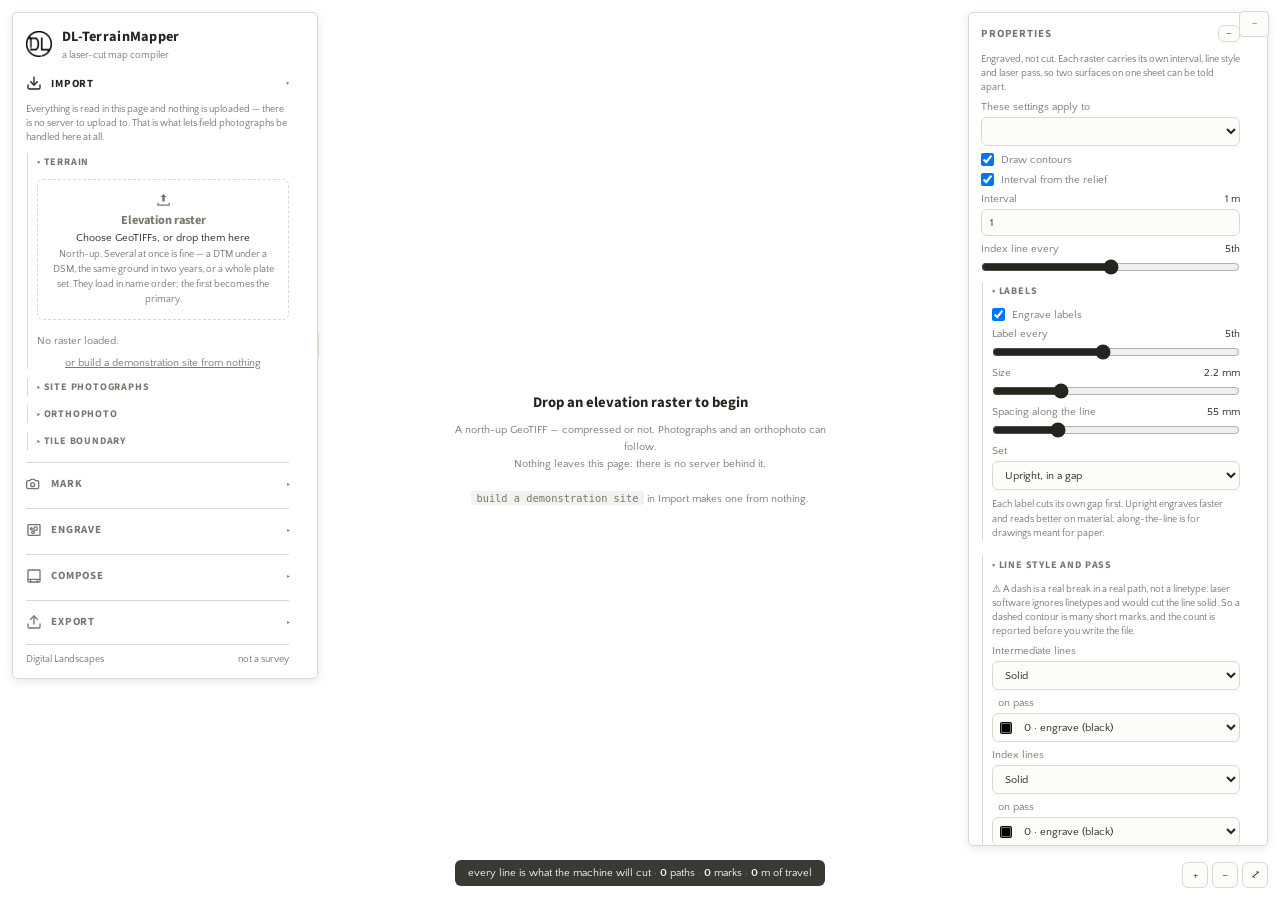
==== project/index.html @ b730d975 "Name the favicon, so the live console is clean A browser asks every site for /favicon.ico whether on" ====
<!doctype html>
<html lang="en">
<head>
<meta charset="utf-8">
<meta name="viewport" content="width=device-width, initial-scale=1">
<title>DL-TerrainMapper</title>
<!-- ⚠️ NAMED EXPLICITLY, because a browser asks every site for /favicon.ico
     whether one exists or not. Unanswered, that is a red 404 in the console of
     a tool people are being taught to trust the console of — and the first
     thing a student does when something looks wrong is open it. The logo is
     already shipped for the sidebar; pointing at it costs nothing. -->
<link rel="icon" href="static/logo-dl.png">
<link rel="stylesheet" href="static/style.css">
<style>
/* ⚠️ style.css IS THE FAMILY'S COMMITTED THEME AND IS COPIED BYTE-IDENTICAL
   FROM DL-TerrainDiversity. Nothing below overrides a token in it — these are
   layout rules for the parts this tool has and the sibling does not. If a
   colour or a font is wanted here, it is already in style.css; adding a second
   palette is how two tools in one family stop looking like one family. */

/* ⚠️ TWO TOKEN OVERRIDES, AND ONLY TWO. This is the sibling's own pattern —
   terraincare overrides `--stage` in exactly this way, with the reason stated
   beside it — so the theme stays one file and the deviations stay countable.

   `--stage` white: terrain is pale, the drawing is meant to read as paper, and
   the sheet is screen-captured next to printed matter.

   `font-size` 14px rather than 15: this tool's panel carries more explanatory
   prose than the sibling's, and at 15px the whole interface read a size too
   large beside it. One notch on the root scales every rem in the theme
   together, which is the only way to make an interface smaller without
   pulling its proportions apart. */
:root { --stage: #ffffff; font-size: 14px; }

/* ── the menu is a FLOATING WINDOW, not a docked column ───────────────────
   Ported from terraincare, where the same override turns style.css's docked
   sidebar into a window over the viewport.
   ⚠️ THE POINT IS THAT THE GROUND RUNS UNDER IT. A docked column subtracts its
   width from the drawing for the whole session; a window can be pushed aside
   or folded away entirely when the sheet is what matters — which for a tool
   whose output is a drawing is most of the time. */
#sidebar {
  position: absolute; left: 12px; top: 12px; z-index: 4;
  width: 306px; min-width: 306px;
  height: auto; max-height: calc(100% - 24px);
  padding: 13px; gap: 10px;
  scrollbar-gutter: stable;
  border: 1px solid var(--line); border-right: 1px solid var(--line);
  border-radius: 5px; background: rgba(255,255,255,.94);
  box-shadow: 0 2px 10px rgba(0,0,0,.10);
}
/* The header is the handle. */
#sidebar header { cursor: grab; user-select: none; }
#sidebar.dragging header { cursor: grabbing; }
#sidebar.min { display: none; }
#sidebar footer { padding-top: 9px; font-size: .7rem; }
#logo { width: 26px; height: 26px; }
#sidebar header h1 { font-size: 1.02rem; }
#sidebar .sub { font-size: .72rem; }

/* ⚠️ ONE TOGGLE, ONE PLACE, TWO STATES. The chip is positioned onto the exact
   rect the fold button occupied, so folding and unfolding happen under the
   same pixel — which means they must be the same size, or the chip's own edge
   lands under the cursor. Same rule the sibling keeps. */
#menu-chip, #menu-min {
  box-sizing: border-box; width: 30px; height: 26px;
  display: flex; align-items: center; justify-content: center;
  font-family: var(--font-head); font-size: .74rem; line-height: 1;
  padding: 0; cursor: pointer; z-index: 5;
  border: 1px solid var(--line); border-radius: 4px;
  background: var(--sheet); color: var(--ink-soft);
}
#menu-chip:hover, #menu-min:hover { color: var(--ink); border-color: var(--ink-soft); }
#menu-chip { position: absolute; left: 12px; top: 12px; }
#menu-min { position: absolute; right: 11px; top: 11px; }
#menu-chip[hidden] { display: none; }

/* ── the menu's width grip ────────────────────────────────────────────────
   ⚠️ A SIBLING OF THE PANEL, NOT A CHILD OF IT. The panel scrolls and clips
   horizontally, so a child pinned to its right edge would scroll away with the
   content and be cut off. This one lives on the viewport and is kept against
   the panel's edge by script.
   ⚠️ NOT `resize: horizontal` EITHER, though that works: the native handle is
   a few pixels in one corner, at the bottom of a panel that is usually as tall
   as the window, and it forces overflow-x to auto — which puts a horizontal
   scrollbar under a panel that has no horizontal content. */
.wgrip {
  position: absolute; z-index: 6; width: 9px; cursor: ew-resize;
}
.wgrip::after {
  content: ""; position: absolute; left: 4px; top: 50%;
  transform: translateY(-50%); width: 1px; height: 24px;
  background: var(--line); transition: height .12s, background .12s;
}
.wgrip:hover::after, .wgrip.on::after {
  background: var(--ink-soft); height: 48px;
}
.wgrip[hidden] { display: none; }

/* ── the properties window ────────────────────────────────────────────────
   Wider than a pure readout was, because it now holds controls. Its own grip
   works the same way the menu's does, mirrored. */
#propBody { display: flex; flex-direction: column; gap: 7px; }
#propBody .subhead:not(:first-child) { margin-top: 4px; }
#propBody .dz { padding: 9px 8px; }
#propTitle { overflow: hidden; text-overflow: ellipsis; white-space: nowrap; }

/* ── a pass picker carries its colour ─────────────────────────────────────
   ⚠️ THE CHIP IS BESIDE THE VALUE, NOT INSIDE THE <option>. Browsers disagree
   about whether they honour styling within a dropdown list — Firefox largely
   does, Chrome only in the popup and not in the closed control — so a coloured
   option is a swatch that vanishes exactly when it is most wanted. Colouring
   the option TEXT is worse again: these are the declared pass colours, and pure
   green on paper-white is barely legible as text. As a filled chip it is
   perfectly readable, which is why the swatch is a block and the label stays
   ink. Same one-colour-table rule as everywhere else: the fill comes from
   PASS_COLOURS in dxf.js, never from a palette chosen for the screen. */
.passfield { position: relative; display: block; }
.passfield select { padding-left: 27px; width: 100%; }
.passfield .swatch {
  position: absolute; left: 8px; top: 50%; transform: translateY(-50%);
  width: 12px; height: 12px; border-radius: 2px; pointer-events: none;
  border: 1px solid rgba(38, 36, 31, .35);
  box-shadow: inset 0 0 0 1px rgba(255, 255, 255, .45);
}

/* ── reordering the raster list ───────────────────────────────────────────
   ⚠️ THE ORDER IS NOT COSMETIC: the first raster is the PRIMARY and defines
   the sheet. Dragging a layer to the top changes what the drawing is sized to,
   which is why the view refits when it happens. */
.pitem { position: relative; }
.pitem .drag {
  flex: none; width: 11px; cursor: grab; color: var(--line);
  font-size: .8rem; line-height: 1; user-select: none;
}
.pitem:hover .drag { color: var(--ink-soft); }
.pitem.dragging { opacity: .4; }
.pitem.over-above::before, .pitem.over-below::after {
  content: ""; position: absolute; left: 0; right: 0; height: 2px;
  background: var(--ink); border-radius: 1px;
}
.pitem.over-above::before { top: -2px; }
.pitem.over-below::after { bottom: -2px; }

/* ── sections: one row per section, icon + title + chevron ────────────────
   Ported from terraincare. The rail this tool used to have said each of the
   six names twice — once as an icon tooltip, once as a panel header a few
   pixels away — so the rail is gone and its icons moved in here. */
details.panel { display: block; }
details.panel > summary {
  display: flex; align-items: center; gap: 9px;
  cursor: pointer; list-style: none; user-select: none; padding: 4px 0;
}
details.panel > summary::-webkit-details-marker { display: none; }
details.panel > summary > svg {
  flex: none; width: 16px; height: 16px;
  fill: none; stroke: currentColor; stroke-width: 2;
  stroke-linecap: round; stroke-linejoin: round; color: var(--ink-soft);
}
details.panel > summary > h2 { flex: 1; min-width: 0; }
details.panel > summary::after {
  content: "▾"; font-family: var(--font-head); font-size: .72rem;
  color: var(--ink-soft); flex: none; transition: transform .12s ease;
  transform: rotate(-90deg);
}
details.panel[open] > summary::after { transform: rotate(0deg); }
details.panel[open] > summary > svg,
details.panel[open] > summary > h2 { color: var(--ink); }
details.panel > summary:hover h2,
details.panel > summary:hover > svg,
details.panel > summary:hover::after { color: var(--ink); }
.sec-body { display: flex; flex-direction: column; gap: 7px; margin-top: 7px; }
details.panel + details.panel { border-top: 1px solid var(--line); padding-top: 9px; margin-top: 2px; }

/* What is live inside a CLOSED section. A folded panel must never hide active
   state — a hidden halftone at 3,000 marks is a surprise at the machine. */
.sec-badge {
  margin-left: auto; font-family: var(--font-head); font-size: .66rem;
  color: var(--ink-soft); font-variant-numeric: tabular-nums;
  white-space: nowrap; overflow: hidden; text-overflow: ellipsis; max-width: 56%;
}
details.panel[open] > summary .sec-badge { display: none; }

.why { color: var(--ink-soft); font-size: .72rem; line-height: 1.4; }
.subhead {
  font-family: var(--font-head); font-weight: 700; font-size: .72rem;
  text-transform: uppercase; letter-spacing: .08em; color: var(--ink-soft);
}
.field input[type=number], .field input[type=text] {
  font: inherit; font-size: .82rem; padding: 6px 8px;
  border: 1px solid var(--line); border-radius: 6px;
  background: var(--sheet); color: var(--ink); width: 100%;
}
.field.inline { flex-direction: row; align-items: center; gap: 8px; }
.field.inline > span { flex: 1; }

/* A note that is a reading, not a control. */
.note {
  font-size: .71rem; line-height: 1.4; padding: 6px 8px; border-radius: 5px;
  background: var(--sheet); border: 1px solid var(--line);
  border-left: 2px solid var(--card); color: var(--ink-soft);
}
.note b { color: var(--ink); font-variant-numeric: tabular-nums; }
.note.warn { border-left-color: #a8541c; }
.note.good { border-left-color: var(--ink-soft); }

/* ── the photograph list ─────────────────────────────────────────────────── */
.plist { display: flex; flex-direction: column; gap: 4px; }
.pitem {
  display: flex; align-items: center; gap: 7px; cursor: pointer;
  border: 1px solid var(--line); border-radius: 6px; padding: 4px 7px; font-size: .74rem;
}
.pitem:hover { border-color: var(--ink-soft); }
.pitem.sel { border-color: var(--ink); background: var(--bg); }
.pitem .n {
  width: 19px; height: 19px; flex: none; border-radius: 50%;
  background: var(--ink); color: var(--sheet);
  display: grid; place-items: center; font-size: .62rem; font-weight: 700;
  font-family: var(--font-head);
}
.pitem.off .n { background: var(--ink-soft); }
.pitem .grow { flex: 1; min-width: 0; overflow: hidden; text-overflow: ellipsis; white-space: nowrap; }
.pitem .val { color: var(--ink-soft); font-size: .7rem; white-space: nowrap; }

/* ── the readout window, right ────────────────────────────────────────────
   Same chrome as the sidebar, deliberately: one window family, not two. */
#readout {
  position: absolute; right: 12px; top: 12px; z-index: 4; width: 300px;
  max-height: calc(100% - 66px);
  display: flex; flex-direction: column; gap: 10px; padding: 12px;
  overflow-y: auto; overflow-x: hidden; scrollbar-gutter: stable;
  border: 1px solid var(--line); border-radius: 5px;
  background: rgba(255,255,255,.94); box-shadow: 0 2px 10px rgba(0,0,0,.10);
}
#readout.min { width: auto; max-height: none; overflow: visible; }
#readout.min > *:not(#readout-head) { display: none; }
#readout-head { display: flex; align-items: center; gap: 8px; }
#readout-head h2 {
  flex: 1; font-family: var(--font-head); font-weight: 700; font-size: .78rem;
  text-transform: uppercase; letter-spacing: .08em; color: var(--ink-soft);
}
#readout-head button { padding: 1px 7px; font-size: .72rem; line-height: 1.3; }
#figs { display: grid; grid-template-columns: 1fr 1fr; gap: 4px 10px; }
.fig {
  display: flex; align-items: baseline; justify-content: space-between; gap: 6px;
  font-size: .71rem; border-bottom: 1px dotted var(--line); padding-bottom: 2px;
}
.fig span:first-child { color: var(--ink-soft); }
.fig b {
  font-family: var(--font-head); font-weight: 700;
  font-variant-numeric: tabular-nums; color: var(--ink);
}
#readBody { display: flex; flex-direction: column; gap: 9px; }
#readBody .grp { display: flex; flex-direction: column; gap: 3px; }
#readBody .grp h3 {
  font-family: var(--font-head); font-weight: 700; font-size: .68rem;
  text-transform: uppercase; letter-spacing: .08em; color: var(--ink-soft);
  border-top: 1px solid var(--line); padding-top: 7px; margin-top: 2px;
}

/* the pass key, which doubles as the drawing's legend */
.pass { display: flex; align-items: center; gap: 7px; font-size: .72rem; color: var(--ink-soft); }
.pass i { width: 14px; height: 3px; border-radius: 2px; flex: none; }
.pass b { color: var(--ink); font-family: var(--font-head); font-variant-numeric: tabular-nums; }

/* ── viewport furniture ──────────────────────────────────────────────────── */
/* ⚠️ THE ZOOM CONTROLS MOVED OFF THE MENU'S CORNER. They used to sit at left
   12/top 12, which is exactly where the folded menu's chip now lands — two
   controls under one pixel. They hang below the readout instead, on the side
   of the window the drawing is read from. */
#zoomer { position: absolute; right: 12px; bottom: 12px; z-index: 3; display: flex; gap: 4px; }
#zoomer button { width: 26px; height: 26px; padding: 0; line-height: 1; font-size: .78rem; }
#status { bottom: 14px; white-space: nowrap; }
#status b { font-variant-numeric: tabular-nums; }
#status .sep { opacity: .45; }
#empty {
  position: absolute; inset: 0; display: grid; place-items: center;
  pointer-events: none; text-align: center; color: var(--ink-soft); padding: 30px;
}
#empty div { max-width: 380px; line-height: 1.55; font-size: .78rem; }
#empty h2 { font-family: var(--font-head); font-size: 1.05rem; color: var(--ink); margin-bottom: 7px; }
#empty code { background: var(--bg); padding: 1px 5px; border-radius: 3px; font-size: .74rem; }

#lightbox {
  position: fixed; inset: 0; z-index: 20; background: rgba(38,36,31,.90);
  display: none; place-items: center; padding: 30px;
}
#lightbox.on { display: grid; }
#lightbox img { max-width: 100%; max-height: 76vh; border-radius: 5px; }
#lightbox .cap { color: var(--sheet); font-size: .84rem; margin-top: 11px; text-align: center; line-height: 1.6; }
#lightbox .cap b { font-family: var(--font-head); }
#lightbox .cap em { font-style: normal; opacity: .72; font-size: .78rem; }
</style>
</head>
<body>

<!-- ═══ LEFT — what I change ═══════════════════════════════════════════════ -->
<aside id="sidebar">
  <header>
    <img id="logo" src="static/logo-dl.png" alt="">
    <div>
      <h1>DL-TerrainMapper</h1>
      <div class="sub">a laser-cut map compiler</div>
    </div>
  </header>

  <!-- IMPORT -->
  <details class="panel" open>
    <summary>
      <svg viewBox="0 0 24 24"><path d="M21 15v4a2 2 0 0 1-2 2H5a2 2 0 0 1-2-2v-4"/><polyline points="7 10 12 15 17 10"/><line x1="12" y1="15" x2="12" y2="3"/></svg>
      <h2>Import</h2><span class="sec-badge" id="b-import"></span>
    </summary>
    <div class="sec-body">
      <p class="why">Everything is read in this page and nothing is uploaded — there is no
        server to upload to. That is what lets field photographs be handled here at all.</p>

      <div class="subhead">Terrain</div>
      <div id="dropzone">
        <div class="dz" id="dropDEM"><strong>Elevation raster</strong>
          <span class="act">Choose GeoTIFFs, or drop them here</span>
          <span class="fine">North-up. Several at once is fine — a DTM under a DSM, the same
            ground in two years, or a whole plate set. They load in name order; the first
            becomes the primary.</span></div>
      </div>
      <div class="plist" id="layerList"></div>
      <p class="meta" id="demInfo">No raster loaded.</p>
      <button class="link" id="demoBtn">or build a demonstration site from nothing</button>

      <div class="subhead">Site photographs</div>
      <div id="dropzone2">
        <div class="dz" id="dropPhotos"><strong>Photographs</strong>
          <span class="act">Choose JPEGs, or drop them here</span>
          <span class="fine">A folder's worth at a time. They are read in this page and
            never uploaded; ones without GPS are kept and listed separately.</span></div>
      </div>
      <p class="meta" id="photoInfo">None loaded.</p>

      <div class="subhead">Orthophoto</div>
      <div id="dropzone3">
        <div class="dz" id="dropImage"><strong>Image</strong>
          <span class="act">Choose an image, or drop it here</span>
          <span class="fine">GeoTIFF, PNG or JPEG. Say where it came from below — a
            restricted image can be previewed and will not export.</span></div>
      </div>
      <label class="field"><span>Licence</span>
        <select id="licence">
          <option value="unknown">— say where it came from —</option>
          <option value="own">Mine (my own survey or drone)</option>
          <option value="open">Openly licensed</option>
          <option value="restricted">Restricted (education/research only)</option>
        </select></label>
      <p class="meta" id="imageInfo">None loaded.</p>

      <div class="subhead">Tile boundary</div>
      <p class="why">Working on one tile of a bigger model? Load the <b>whole</b> model here,
        set every layer up over all of it, and cut your tile out at the end — the boundary
        goes in <b>Export → Clip to a tile</b>. That order is what makes neighbouring tiles
        match: the patterns are anchored to the ground, so a boundary is a line drawn through
        one continuous field rather than two fields that have to be persuaded to agree.</p>
      <button class="link" id="gotoClip">Go to the tile boundary in Export</button>
    </div>
  </details>

  <!-- MARK -->
  <details class="panel">
    <summary>
      <svg viewBox="0 0 24 24"><path d="M3 7h3l1.5-2h5L14 7h3a2 2 0 0 1 2 2v8a2 2 0 0 1-2 2H3a2 2 0 0 1-2-2V9a2 2 0 0 1 2-2z"/><circle cx="10" cy="13" r="3"/></svg>
      <h2>Mark</h2><span class="sec-badge" id="b-mark"></span>
    </summary>
    <div class="sec-body">
      <p class="why">A photograph knows where it was taken and which way the camera looked.
        Both become part of the mark.</p>
      <p class="note warn" id="gpsNote">A phone fixes its position to about 5–10 m. At this
        scale that is <b id="gpsMM">—</b> on the sheet, often larger than the symbol it places.
        <b>Drag a point on the drawing</b> to correct it against the terrain.</p>
      <label class="check"><input type="checkbox" id="pOn" checked> Draw photographs</label>
      <label class="field"><span>Mark</span>
        <select id="pMark">
          <option>circle</option><option>square</option><option>triangle</option>
          <option>cross</option><option>diamond</option></select></label>
      <label class="field"><span>Size <em id="pSizeV">3 mm</em></span>
        <input type="range" id="pSize" min="1" max="10" step="0.25" value="3"></label>
      <label class="check"><input type="checkbox" id="pNum" checked> Engrave numbers</label>
      <label class="check"><input type="checkbox" id="pBear" checked> Draw the bearing</label>
      <label class="check"><input type="checkbox" id="pHalo"> Draw the GPS uncertainty</label>
      <div class="plist" id="plist"></div>
    </div>
  </details>

  <!-- ENGRAVE -->
  <details class="panel">
    <summary>
      <svg viewBox="0 0 24 24"><rect x="3" y="4" width="18" height="16" rx="1"/><circle cx="8" cy="10" r="1.4"/><circle cx="14.5" cy="10" r="2.6"/><circle cx="10.5" cy="15.5" r="2"/></svg>
      <h2>Engrave</h2><span class="sec-badge" id="b-engrave"></span>
    </summary>
    <div class="sec-body">
      <p class="why">A laser draws marks, not pixels. There are two honest ways to put a
        photograph on material, and they are different tools.</p>
      <label class="check"><input type="checkbox" id="hOn"> Engrave the image</label>
      <label class="field"><span>As</span>
        <select id="hMode">
          <option value="vector">Halftone circles — one value</option>
          <option value="triple">Halftone circles — three values at once</option>
        </select></label>
      <label class="field"><span>Samples across <em id="hAcrossV">70</em></span>
        <input type="range" id="hAcross" min="10" max="200" step="2" value="70"></label>
      <p class="note" id="hBudget">No image loaded.</p>
      <label class="field" id="rowChan"><span>Value</span><select id="hChan"></select></label>
      <p class="why" id="hChanHint"></p>
      <div id="rowTriple" hidden>
        <label class="field"><span>Outer circle</span><select id="hC1"></select></label>
        <label class="field"><span>Middle circle</span><select id="hC2"></select></label>
        <label class="field"><span>Inner circle</span><select id="hC3"></select></label>
        <p class="why">Three circles about one centre, each on its own laser pass. Raw red,
          green and blue engrave correctly but a reader cannot recover a landscape quantity
          from their radii — the derived values can be named out loud.</p>
      </div>
    </div>
  </details>

  <!-- COMPOSE -->
  <details class="panel">
    <summary>
      <svg viewBox="0 0 24 24"><rect x="3" y="3" width="18" height="18" rx="1"/><path d="M3 17h18M7 17v4M17 17v4"/></svg>
      <h2>Compose</h2><span class="sec-badge" id="b-compose"></span>
    </summary>
    <div class="sec-body">
      <p class="why">The drawing gets a scale a ruler knows, never a ratio fitted to the bed.</p>
      <label class="field"><span>Scale 1:</span><select id="sScale"></select></label>
      <div class="row">
        <label class="field"><span>Bed width</span><input type="number" id="sBedW" value="1000" step="10"></label>
        <label class="field"><span>Bed height</span><input type="number" id="sBedH" value="700" step="10"></label>
      </div>
      <button id="sFit">Pick the largest scale that fits</button>
      <label class="field"><span>Margin <em id="sMarginV">0 mm</em></span>
        <input type="range" id="sMargin" min="0" max="40" step="1" value="0"></label>
      <label class="field"><span>Title</span>
        <input type="text" id="sTitle" placeholder="engraved at the top"></label>
      <label class="field"><span>Lettering</span>
        <select id="sLetter">
          <option value="regular">Regular</option>
          <option value="condensed">Condensed</option>
          <option value="wide">Wide</option>
          <option value="slanted">Slanted</option>
        </select></label>
      <p class="why">One choice for the whole drawing — labels, numbers, title, all in the
        same voice. Every style is the same single-stroke skeleton, reshaped: an outline font
        from the system would make the laser cut round the ink and drop the counters of an
        8 out as dust, so there is deliberately no such option.</p>
      <div class="subhead">Furniture</div>
      <label class="check"><input type="checkbox" id="sFrame" checked> Cut the sheet outline</label>
      <label class="check"><input type="checkbox" id="sBar" checked> Scale bar</label>
      <label class="check"><input type="checkbox" id="sNorth" checked> North point</label>
    </div>
  </details>

  <!-- EXPORT -->
  <details class="panel">
    <summary>
      <svg viewBox="0 0 24 24"><path d="M21 15v4a2 2 0 0 1-2 2H5a2 2 0 0 1-2-2v-4"/><polyline points="17 8 12 3 7 8"/><line x1="12" y1="3" x2="12" y2="15"/></svg>
      <h2>Export</h2><span class="sec-badge" id="b-export"></span>
    </summary>
    <div class="sec-body">
      <div class="subhead">Clip to a tile</div>
      <p class="why">Load the <b>whole</b> model, set up every layer over all of it, then cut
        out the piece you are responsible for. Doing it in that order is what makes tiles
        match: hatches, dashes and symbol grids are anchored to the <b>ground</b>, so a
        boundary is a line drawn through one continuous field — neighbouring tiles cannot
        disagree, because there was only ever one field.</p>
      <div id="dropzone5">
        <div class="dz" id="dropClip"><strong>Tile boundary</strong>
          <span class="act">Choose a <b>.shp</b> file, or drop it here</span>
          <span class="fine">A polygon shapefile. Pick the <b>.shp</b> — not the .dbf or
            .shx, which hold no geometry. Draw it in QGIS and save it in the same CRS as
            your raster.</span></div>
      </div>
      <label class="check"><input type="checkbox" id="clipOn"> Clip the drawing to it</label>
      <button class="link" id="clipClear" style="font-size:.66rem">Remove the boundary</button>
      <p class="why" id="clipInfo">No boundary loaded — the whole model is drawn.</p>
      <p class="why">⚠️ The boundary becomes the <b>outer cut</b>, and the rectangular sheet
        outline is not drawn — a plate cannot have two outer cuts. Circles that straddle the
        edge are dropped <b>whole</b>: a clipped circle is an arc, and an arc reads as a
        smaller value than it stands for.</p>

      <div class="subhead">Files</div>
      <p class="why">The file carries DL-TerrainSlicer's six pass layers unchanged, so a laser
        configuration already set up for that tool can be reused as it stands.</p>
      <button id="expDXF">Save the DXF</button>
      <button id="expSVG">Save the SVG</button>
      <p class="why">The DXF is for the machine; the SVG is for everything else — a print
        layout, a report figure, Illustrator. Both carry the same geometry in the passes' own
        RGB colours. ⚠️ The SVG's stroke width is a hairline for visibility only: on the machine
        a line's weight is its pass's power and speed.</p>
      <button class="link" id="expReport">Save the cutting report</button>
      <div class="subhead">Material test</div>
      <p class="why">⚠️ Cut this first on any material the tool has not been used on. Every label
        size in here is a justified guess until it is read off a real coupon.</p>
      <label class="field"><span>Material</span>
        <input type="text" id="tsMaterial" placeholder="e.g. 2 mm MDF"></label>
      <label class="check"><input type="checkbox" id="tsCut" checked>
        Include the cut coupon (passes 4 and 5 cut through)</label>
      <button id="expTest">Save the material test sheet</button>
      <p class="why">Saves three files: the DXF, an SVG of the same sheet, and the procedure to keep with the coupon.</p>
      <p class="meta" id="expInfo"></p>
      <div class="subhead">Laser passes</div>
      <div class="pass"><i style="background:#000"></i><b>0</b> engrave — halftone</div>
      <div class="pass"><i style="background:#00f"></i><b>1</b> score light — labels, numbers</div>
      <div class="pass"><i style="background:#00a000"></i><b>2</b> score medium — contours, bearings</div>
      <div class="pass"><i style="background:#00a0a0"></i><b>3</b> score strong — index contours</div>
      <div class="pass"><i style="background:#c000c0"></i><b>4</b> cut inner — photograph marks</div>
      <div class="pass"><i style="background:#e00000"></i><b>5</b> cut outer — sheet outline, last</div>
    </div>
  </details>

  <footer><span>Digital Landscapes</span><span>not a survey</span></footer>
</aside>

<!-- ═══ CENTRE — the ground ═══════════════════════════════════════════════ -->
<main id="viewport">
  <canvas id="canvas"></canvas>

  <!-- ⚠️ THE FOLD CONTROL LIVES ON THE VIEWPORT, NOT IN THE MENU HEADER, so it
       does not travel when the window is dragged. A control that hides the menu
       must not be somewhere the menu has moved to. -->
  <button id="menu-min" title="Fold the menu away">−</button>
  <button id="menu-chip" title="Bring the menu back" hidden>☰</button>

  <div id="zoomer">
    <button id="zIn" title="Closer">+</button>
    <button id="zOut" title="Further">−</button>
    <button id="zFit" title="Fit the sheet">⤢</button>
  </div>

  <div id="empty"><div>
    <h2>Drop an elevation raster to begin</h2>
    A north-up GeoTIFF — compressed or not. Photographs and an orthophoto can follow.<br>
    Nothing leaves this page: there is no server behind it.<br><br>
    <code>build a demonstration site</code> in Import makes one from nothing.
  </div></div>

  <div class="hud" id="status">
    <span>every line is what the machine will cut</span>
    <span class="sep">·</span> <b id="hudPaths">0</b> paths
    <span class="sep">·</span> <b id="hudMarks">0</b> marks
    <span class="sep">·</span> <b id="hudRun">0</b> m of travel
  </div>

  <!-- ═══ RIGHT — what I read ═════════════════════════════════════════════ -->
  <section id="readout">
    <div id="readout-head">
      <h2 id="propTitle">Properties</h2>
      <button id="readoutMin" title="Fold">–</button>
    </div>

    <!-- ⚠️ THE INSPECTOR. This inverts DL-TerrainDiversity's rule that the left
         side is what you change and the right side is what you read, and it does
         so deliberately: once the tool holds a LIST OF OBJECTS, the settings of
         the selected one are not "what I change about the drawing", they are
         "what this layer IS". A list on one side and a property sheet on the
         other is the pattern QGIS itself uses for exactly this, and the previous
         arrangement made you click a raster in Import and then scroll past it
         into a separate section to adjust the thing you had just selected. -->
    <div id="propBody">

    <p class="why">Engraved, not cut. Each raster carries its own interval, line style and
      laser pass, so two surfaces on one sheet can be told apart.</p>
    <label class="field"><span>These settings apply to</span>
      <select id="cLayer"></select></label>
    <label class="check"><input type="checkbox" id="cOn" checked> Draw contours</label>
    <label class="check"><input type="checkbox" id="cAuto" checked> Interval from the relief</label>
    <label class="field"><span>Interval <em id="cIntV">—</em></span>
      <input type="number" id="cInt" step="0.05" min="0.01" value="1" disabled></label>
    <label class="field"><span>Index line every <em id="cIdxV">5th</em></span>
      <input type="range" id="cIdx" min="0" max="10" step="1" value="5"></label>

    <div class="subhead">Labels</div>
    <label class="check"><input type="checkbox" id="lOn" checked> Engrave labels</label>
    <label class="field"><span>Label every <em id="lEveryV">5th</em></span>
      <input type="range" id="lEvery" min="1" max="10" step="1" value="5"></label>
    <label class="field"><span>Size <em id="lSizeV">2.2 mm</em></span>
      <input type="range" id="lSize" min="1.2" max="5" step="0.1" value="2.2"></label>
    <label class="field"><span>Spacing along the line <em id="lSpaceV">55 mm</em></span>
      <input type="range" id="lSpace" min="20" max="160" step="5" value="55"></label>
    <label class="field"><span>Set</span>
      <select id="lOrient">
        <option value="horizontal">Upright, in a gap</option>
        <option value="tangent">Along the line, in a gap</option>
      </select></label>
    <p class="why">Each label cuts its own gap first. Upright engraves faster and reads
      better on material; along-the-line is for drawings meant for paper.</p>

    <div class="subhead">Line style and pass</div>
    <p class="why">⚠️ A dash is a real break in a real path, not a linetype: laser software
      ignores linetypes and would cut the line solid. So a dashed contour is many short
      marks, and the count is reported before you write the file.</p>
    <label class="field"><span>Intermediate lines</span><select id="cStyle"></select></label>
    <label class="field"><span>&nbsp;&nbsp;on pass</span><select id="cPass"></select></label>
    <label class="field"><span>Index lines</span><select id="cIdxStyle"></select></label>
    <label class="field"><span>&nbsp;&nbsp;on pass</span><select id="cIdxPass"></select></label>
    <label class="field"><span>Labels on pass</span><select id="cLabelPass"></select></label>
    <p class="why">A pass is a machine operation with its own power and speed — choosing a
      colour here chooses which one the line is cut with, not how it looks on screen.</p>

    <div class="subhead">Hachures</div>
    <p class="why">Short strokes down the fall line, hung off this layer's contours and drawn
      longer where the ground is steeper. The oldest way of showing terrain without tone — and
      still the grading plan's notation for a cut face or an embankment.</p>
    <label class="check"><input type="checkbox" id="kOn"> Hang hachures off the contours</label>
    <label class="field"><span>Every (mm along the contour)</span>
      <input type="number" id="kSpacing" min="0.5" max="40" step="0.5" value="3"></label>
    <label class="field"><span>Shortest tick (mm)</span>
      <input type="number" id="kMin" min="0.2" step="0.1" value="0.9"></label>
    <label class="field"><span>Longest tick (mm)</span>
      <input type="number" id="kMax" min="0.3" step="0.1" value="2.5"></label>
    <label class="check"><input type="checkbox" id="kFixed">
      All one length — the grading-plan tick, not the terrain hachure</label>
    <label class="check"><input type="checkbox" id="kIndexOnly">
      Index contours only — far fewer marks</label>
    <label class="field"><span>Leave ground flatter than (°) bare</span>
      <input type="number" id="kMinSlope" min="0" max="80" step="1" value="0"></label>
    <label class="field"><span>On pass</span><select id="kPass"></select></label>
    <p class="why">⚠️ Downhill is read from the ground itself, not from which way the contour
      was traced — a hachure pointing the wrong way turns a hill into a hollow with no other
      symptom. Every tick is a separate head move, so the count is reported before you export.</p>

    <div class="subhead">Contours modulated by a second value</div>
    <p class="why">The contour keeps its height and picks up a second quantity as its <b>ink</b>:
      solid where the value is high, breaking to dots where it is low. One line, two readings,
      no extra pass. Point it at slope, or at a wetness raster, and a contour tells you where
      the ground is steep or wet as you follow it.</p>
    <label class="check"><input type="checkbox" id="dOn">
      Modulate the contours by a field</label>
    <label class="field"><span>Values</span><select id="dSource"></select></label>
    <label class="field"><span>Period (mm)</span>
      <input type="number" id="dPeriod" min="0.5" max="30" step="0.5" value="2"></label>
    <label class="field"><span>Least ink (%)</span>
      <input type="number" id="dMinInk" min="0" max="100" step="5" value="5"></label>
    <label class="field"><span>Most ink (%)</span>
      <input type="number" id="dMaxInk" min="0" max="100" step="5" value="100"></label>
    <label class="check"><input type="checkbox" id="dInvert">
      Invert — break the line where the value is <b>high</b></label>
    <p class="why">⚠️ Modulation replaces the line style above rather than stacking with it:
      two dash patterns cut into one line leave a stutter that is neither and measures nothing.
      The period stays constant and the mark inside it varies — the eye reads that as tone.</p>
    <p class="why" id="dNote"></p>

    <div class="subhead">From QGIS</div>
    <div id="dropzone4">
      <div class="dz" id="dropStyle"><strong>Layer style</strong>
        <span class="act">Choose a .qml or .sld, or drop it here</span>
        <span class="fine">Saved from QGIS. Applies to the layer selected above, and every
          decision it makes is logged.</span></div>
    </div>
    <label class="check"><input type="checkbox" id="qCut">
      Allow a style's colour to choose a <b>cut</b> pass</label>
    <p class="why">⚠️ Off by default, and deliberately. Red in QGIS means "draw it red"; red
      here is the pass that cuts through. A red contour style mapped naively would cut the
      model into rings.</p>
    <div id="qLog"></div>

    <div class="subhead">Datum</div>
    <label class="field"><span>Heights are</span>
      <select id="cDatum">
        <option value="absolute">Absolute — metres above sea level</option>
        <option value="local">Local — above the lowest point here</option>
      </select></label>

    <div class="subhead">Second material</div>
    <p class="why">One threshold turns this layer into patches — everywhere the value exceeds
      it. Disturbance is the worked example: threshold the difference between two epochs and
      the patches are the ground that moved.</p>
    <label class="check"><input type="checkbox" id="mOn"> Cut regions from a threshold</label>
    <label class="field"><span>Values</span>
      <select id="mSource"></select></label>
    <label class="check"><input type="checkbox" id="mAbs" checked>
      Use the magnitude — |value| — so cut and fill both count</label>
    <label class="field"><span>Threshold</span>
      <input type="number" id="mThresh" step="0.1" min="0" value="1"></label>
    <label class="field"><span>Construction</span>
      <select id="mMode">
        <option value="overlay">Overlay — pieces cut from a second sheet, glued on</option>
        <option value="window">Window — voids cut through the base sheet</option>
      </select></label>
    <p class="why">Overlay is added ground standing proud by its own thickness; window is
      removed ground, a real void. Two sheets get registration holes cut through both —
      pin them with dowels before gluing.</p>
    <label class="field"><span>Cut on pass</span><select id="mPass"></select></label>
    <label class="field"><span>Ignore patches smaller than (m²)</span>
      <input type="number" id="mMinArea" step="1" min="0" value="4"></label>
    <label class="check"><input type="checkbox" id="mLabels" checked>
      Engrave each patch's mean value at its deepest point</label>
    <p class="why" id="mNote"></p>

    <div class="subhead">Change as circles</div>
    <p class="why">The values sampled on a regular grid, each sample a circle whose diameter
      is the magnitude — a grading plan's read of cut and fill. Point it at the difference
      between two epochs and the circles are the ground that moved, sized by how much; at
      the layer's own values for elevation; at its slope for steepness as marks. A raster
      exported from another tool (a slope or wetness surface) loads as a layer like any
      other and can be drawn the same way.</p>
    <label class="check"><input type="checkbox" id="gOn"> Draw a circle grid from the values</label>
    <label class="field"><span>Values</span>
      <select id="gSource"></select></label>
    <label class="check"><input type="checkbox" id="gSigned" checked>
      Tell cut from fill — the sign picks the symbol</label>
    <label class="field"><span>Fill (+), ground added</span>
      <select id="gStylePlus">
        <option value="hatched">Hatched circle</option>
        <option value="outline">Outline only</option>
        <option value="engraved">Solid — filled by the engrave pass</option>
      </select></label>
    <label class="field"><span>Cut (−), ground excavated</span>
      <select id="gStyleMinus">
        <option value="outline">Outline only</option>
        <option value="hatched">Hatched circle</option>
        <option value="engraved">Solid — filled by the engrave pass</option>
      </select></label>
    <label class="field"><span>Hatch spacing (mm)</span>
      <input type="number" id="gHatchMM" min="0.2" max="5" step="0.1" value="0.6"></label>
    <p class="why">⚠️ <b>The difference is drawn, not left to the machine.</b> A circle on the
      engrave pass looks solid on screen, but what the file carries is an outline — whether it
      comes out filled depends on that pass being set to raster in JobControl. Hatching puts
      the distinction in the geometry, where no machine setting can lose it. On material there
      is no colour to fall back on.</p>
    <p class="why">Both sides share one scale — the largest magnitude either way — so equal
      movement is an equal circle whichever way the ground went, growing from nothing at zero
      out to full size at the extreme. ⚠️ A hatched circle is many marks, not one; the fill-line
      count is reported before you export.</p>
    <label class="field"><span>Circles across the sheet</span>
      <input type="number" id="gAcross" min="4" max="200" step="1" value="40"></label>
    <label class="field"><span>Largest circle — % of the spacing</span>
      <input type="number" id="gMax" min="5" max="100" step="5" value="90"></label>
    <label class="field"><span>Smallest — % of the largest</span>
      <input type="number" id="gMin" min="0" max="90" step="1" value="12"></label>
    <label class="field"><span>Ignore |values| below</span>
      <input type="number" id="gMinAbs" min="0" step="0.1" value="0"></label>
    <label class="field"><span>Fill (+) on pass</span><select id="gPassPlus"></select></label>
    <label class="field"><span>Cut (−) on pass</span><select id="gPassMinus"></select></label>
    <p class="why" id="gNote"></p>

    <div class="subhead">Change as hatching</div>
    <p class="why">The same values as line <b>density</b>: parallel scanlines that run solid
      where the value is strong and break into shorter dashes as it weakens. This is the read
      for a surface with no meaningful contour — a slope raster, a wetness index — where what
      you want is tone and a laser has no tone but marks.</p>
    <label class="check"><input type="checkbox" id="hhOn"> Hatch the values</label>
    <label class="field"><span>Values</span>
      <select id="hhSource"></select></label>
    <label class="field"><span>Line spacing (mm on the sheet)</span>
      <input type="number" id="hhSpacing" min="0.4" max="20" step="0.1" value="2"></label>
    <label class="field"><span>Angle (°)</span>
      <input type="number" id="hhAngle" min="0" max="180" step="5" value="45"></label>
    <label class="check"><input type="checkbox" id="hhInvert">
      Put the ink on the <b>low</b> values instead</label>
    <label class="field"><span>Draw nothing below</span>
      <input type="number" id="hhFloor" step="0.5" value="0"></label>
    <label class="field"><span>On pass</span><select id="hhPass"></select></label>
    <p class="why">⚠️ Every dash is a pierce. A run at full density leaves as one continuous
      path, and a dash under 0.3 mm is dropped rather than burned in place — but the mark
      count is still the job, and it is reported before you write the file.</p>
    <p class="why" id="hhNote"></p>

    <div class="subhead">Sections</div>
    <p class="why">The ground cut open: parallel cuts across the plate, each profile engraved
      along the line it was taken from. Three cuts put one exactly on the centre line. The
      profile rides on its own cut because a zero margin leaves nowhere to stack it — and a
      plate that must tile with its neighbours cannot be resized to make room.</p>
    <label class="check"><input type="checkbox" id="xOn"> Cut sections through the plate</label>
    <label class="field"><span>How many</span>
      <input type="number" id="xCount" min="1" max="9" step="1" value="3"></label>
    <label class="field"><span>Running</span>
      <select id="xAxis">
        <option value="horizontal">Horizontally — west to east</option>
        <option value="vertical">Vertically — south to north</option>
      </select></label>
    <label class="field"><span>Profile height (mm)</span>
      <input type="number" id="xHeight" min="2" max="120" step="1" value="12"></label>
    <label class="field"><span>Datum</span>
      <select id="xDatum">
        <option value="own">Own — each cut fills its own height</option>
        <option value="shared">Shared — the cuts compare with each other</option>
      </select></label>
    <p class="why">⚠️ The vertical is exaggerated, always, and by a lot at plate scale. The
      tool computes the true factor from the height you allow and states it in the readout and
      the cutting report — put it on the drawing.</p>
    <label class="check"><input type="checkbox" id="xLabels" checked>
      Letter each cut at both ends — A, A.</label>
    <label class="field"><span>Profiles on pass</span><select id="xPass"></select></label>
    <label class="field"><span>Cut lines on pass</span><select id="xLinePass"></select></label>
    </div>

    <div class="subhead" style="border-top:1px solid var(--line);padding-top:9px">Readout</div>
    <div id="figs"></div>
    <div id="readBody"></div>
  </section>
</main>

<div id="lightbox"><div style="text-align:center">
  <img id="lbImg" alt="">
  <div class="cap" id="lbCap"></div>
</div></div>

<input type="file" id="fileDEM" accept=".tif,.tiff" multiple hidden>
<input type="file" id="filePhotos" accept="image/jpeg,image/*" multiple hidden>
<input type="file" id="fileImage" accept=".tif,.tiff,image/*" hidden>
<input type="file" id="fileStyle" accept=".qml,.sld,.xml" hidden>
<input type="file" id="fileClip" accept=".shp" multiple hidden>

<script type="module" src="static/app.js"></script>
</body>
</html>
---- project/static/style.css ----
/* DL brand pair (per digital-landscapes.com relaunch): Source Sans 3 for
   headings/UI, Quattrocento Sans for body text. OFL-licensed, served locally. */
@font-face {
  font-family: "Source Sans 3";
  src: url("fonts/SourceSans3-VariableFont_wght.ttf") format("truetype-variations");
  font-weight: 200 900;
  font-display: swap;
}
@font-face {
  font-family: "Quattrocento Sans";
  src: url("fonts/QuattrocentoSans-Regular.ttf") format("truetype");
  font-weight: 400;
  font-display: swap;
}
@font-face {
  font-family: "Quattrocento Sans";
  src: url("fonts/QuattrocentoSans-Bold.ttf") format("truetype");
  font-weight: 700;
  font-display: swap;
}

:root {
  --font-head: "Source Sans 3", "Segoe UI", system-ui, sans-serif;
  --font-body: "Quattrocento Sans", "Segoe UI", system-ui, sans-serif;
  --bg: #f4f2ee;
  --panel: #ffffff;
  --ink: #26241f;
  --ink-soft: #7a766d;
  --line: #ddd8cf;
  --accent: #26241f;
  --sheet: #fdfcf9;
  --card: #d9c39a;
  /* the viewport is the one dark surface: splats read best against it */
  --stage: #14161a;
  /* The upload glyph — an arrow rising out of a tray. Inlined as a mask so it
     takes its colour from the theme's own tokens and needs no second file. */
  --dz-arrow: url('data:image/svg+xml;utf8,<svg xmlns="http://www.w3.org/2000/svg" viewBox="0 0 24 24"><path d="M12 3l5 5h-3v7h-4V8H7l5-5z"/><path d="M4 17v3h16v-3h2v5H2v-5h2z"/></svg>');
  font-size: 15px;
}
* { box-sizing: border-box; margin: 0; padding: 0; }
[hidden] { display: none !important; }
body {
  display: flex; height: 100vh; overflow: hidden;
  font-family: var(--font-body);
  background: var(--bg); color: var(--ink);
}

/* ---------- sidebar ---------- */
#sidebar {
  width: 330px; min-width: 330px; height: 100%; overflow-y: auto; overflow-x: hidden;
  background: var(--panel); border-right: 1px solid var(--line);
  display: flex; flex-direction: column; gap: 14px; padding: 18px;
}
#sidebar header { display: flex; align-items: center; gap: 10px; }
#logo { width: 34px; height: 34px; flex: none; }
#sidebar header h1 { font-family: var(--font-head); font-weight: 700; font-size: 1.25rem; letter-spacing: .02em; }
#sidebar .sub { color: var(--ink-soft); font-size: .8rem; margin-top: 2px; }
#sidebar footer {
  margin-top: auto; padding-top: 12px; border-top: 1px solid var(--line);
  display: flex; justify-content: space-between;
  color: var(--ink-soft); font-size: .74rem;
}

/* ---------- upload targets ----------
   ⚠️ STYLED BY CLASS, NOT BY THE FIRST ZONE'S ID. This block used to read
   `#dropzone .dz`, which styled the terrain target and NOTHING ELSE: the
   photographs, the orthophoto, the QGIS style and the tile boundary all
   rendered as bare text with no border, no padding and no pointer cursor, so
   four of the five places you can load a file did not look like places you
   could load a file. Marc asked where the tile boundary was loaded, which is
   what an unclickable-looking control gets you. `.dz` is used on drop targets
   and nowhere else, so the class is the honest selector. */
#dropzone, #dropzone2, #dropzone3, #dropzone4, #dropzone5 {
  display: flex; flex-direction: column; gap: 7px; text-align: center;
}
.dz {
  cursor: pointer;
  border: 1.5px dashed var(--line); border-radius: 6px; padding: 12px 10px;
  display: flex; flex-direction: column; align-items: center; gap: 3px;
  background: var(--panel);
  transition: border-color .12s, background .12s;
}
/* The affordance itself: an arrow into a tray. Drawn in CSS from the same two
   tokens as everything else rather than fetched, because this tool ships no
   icon set and must not start one for a single glyph. */
.dz::before {
  content: "";
  width: 15px; height: 15px; margin-bottom: 1px; flex: none;
  background: var(--ink-soft);
  transition: background .12s;
  -webkit-mask: var(--dz-arrow) center / contain no-repeat;
  mask: var(--dz-arrow) center / contain no-repeat;
}
.dz:hover { border-color: var(--ink-soft); background: var(--bg); }
.dz:hover::before { background: var(--ink); }
/* Only the target under the pointer lights up. A window-wide highlight would
   say "drop anywhere" at the exact moment the user is choosing WHICH. */
.dz.dragover { border-color: var(--ink); background: var(--bg); }
.dz.dragover::before { background: var(--ink); }
.dz strong { font-family: var(--font-head); font-size: .88rem; }
/* The call to action reads at body weight; the caveats step down, so the eye
   gets "what do I click" before "what must the file be". */
.dz .act { color: var(--ink); font-size: .78rem; }
.dz .fine, .dz > span:not(.act) { color: var(--ink-soft); font-size: .74rem; line-height: 1.45; }
#dropzone > .or { color: var(--ink-soft); font-size: .72rem; }

/* ---------- folding sub-sections ----------
   ⚠️ THE GRAMMAR IS DL-TerrainDiversity'S, DELIBERATELY — one window family
   across the tool set, not two. A fold is INDENTED under a hairline spine
   rather than ruled off, because a full-width rule made a sub-section
   typographically identical to a top-level panel: three subs inside one
   section then read as three more sections. An indent says "inside"; a rule
   says "next". */
details.sub { display: block; padding-left: 9px; border-left: 1px solid var(--line); margin-left: 1px; }
details.sub + details.sub { margin-top: 9px; }
details.sub > summary.subhead {
  cursor: pointer; list-style: none; user-select: none;
  display: block; padding: 2px 0;
}
details.sub > summary.subhead::-webkit-details-marker { display: none; }
details.sub > summary.subhead::before { content: "\25B8\A0"; font-size: .68rem; color: var(--ink-soft); }
details.sub[open] > summary.subhead::before { content: "\25BE\A0"; }
details.sub > summary.subhead:hover { color: var(--ink); }
/* The body spaces itself off the summary only when it is actually open, so a
   run of closed folds sits tight and the whole panel shortens. */
details.sub > .sub-body { display: flex; flex-direction: column; gap: 7px; margin-top: 8px; }

#scene-card { border: 1px solid var(--line); border-radius: 6px; padding: 10px 12px; }
.row-between { display: flex; align-items: baseline; justify-content: space-between; gap: 8px; }
#scene-name { font-size: .9rem; word-break: break-all; }

/* ---------- panels ---------- */
.panel { display: flex; flex-direction: column; gap: 9px; }
.panel h2 {
  font-family: var(--font-head); font-weight: 700; font-size: .78rem;
  text-transform: uppercase; letter-spacing: .08em; color: var(--ink-soft);
}
.meta { color: var(--ink-soft); font-size: .78rem; line-height: 1.4; }
.meta.keys { font-size: .74rem; }
.meta.keys b { color: var(--ink); font-weight: 700; }

.row { display: flex; gap: 8px; }
.row > * { flex: 1; }

button {
  font: inherit; font-size: .82rem; cursor: pointer;
  padding: 7px 10px; border-radius: 6px;
  border: 1px solid var(--line); background: var(--sheet); color: var(--ink);
}
button:hover { border-color: var(--ink-soft); }
button.toggle.on, button.tool.on { background: var(--ink); border-color: var(--ink); color: var(--sheet); }
button.link {
  border: none; background: none; padding: 0;
  color: var(--ink-soft); font-size: .76rem; text-decoration: underline;
}
button.link:hover { color: var(--ink); }
button:disabled { opacity: .45; cursor: default; }

.field { display: flex; flex-direction: column; gap: 4px; font-size: .8rem; }
.field > span { display: flex; justify-content: space-between; color: var(--ink-soft); }
.field em { font-style: normal; color: var(--ink); font-variant-numeric: tabular-nums; }
.check { display: flex; align-items: center; gap: 7px; font-size: .8rem; color: var(--ink-soft); }
input[type=range] { width: 100%; accent-color: var(--ink); }
select {
  font: inherit; font-size: .82rem; padding: 6px 8px;
  border: 1px solid var(--line); border-radius: 6px; background: var(--sheet); color: var(--ink);
}

.list { list-style: none; display: flex; flex-direction: column; gap: 5px; }
.list li {
  display: flex; align-items: center; gap: 8px;
  border: 1px solid var(--line); border-radius: 6px; padding: 6px 9px;
  font-size: .8rem;
}
.list li .grow { flex: 1; min-width: 0; overflow: hidden; text-overflow: ellipsis; white-space: nowrap; }
.list li .val { font-variant-numeric: tabular-nums; color: var(--ink-soft); }
.list li button { padding: 2px 6px; font-size: .72rem; }
.list:empty { display: none; }

/* ---------- viewport ---------- */
#viewport { position: relative; flex: 1; background: var(--stage); }
#canvas { display: block; width: 100%; height: 100%; touch-action: none; }
#overlay { position: absolute; inset: 0; pointer-events: none; overflow: hidden; }

/* measurement + annotation markers, projected each frame */
.marker {
  position: absolute; transform: translate(-50%, -50%);
  width: 9px; height: 9px; border-radius: 50%;
  background: var(--sheet); border: 2px solid var(--ink);
  box-shadow: 0 0 0 1px rgba(255,255,255,.5);
}
.label {
  position: absolute; transform: translate(-50%, -140%);
  background: var(--sheet); color: var(--ink);
  border: 1px solid var(--line); border-radius: 5px;
  padding: 3px 7px; font-size: .76rem; white-space: nowrap;
  font-variant-numeric: tabular-nums;
  box-shadow: 0 1px 4px rgba(0,0,0,.25);
}
.label.note { transform: translate(-50%, -160%); pointer-events: auto; max-width: 220px; white-space: normal; }
.label.note b { display: block; font-family: var(--font-head); }
#overlay svg { position: absolute; inset: 0; width: 100%; height: 100%; }
#overlay svg polyline, #overlay svg polygon { fill: rgba(217,195,154,.25); stroke: #fdfcf9; stroke-width: 1.5; }

.hud {
  position: absolute; left: 50%; transform: translateX(-50%);
  background: rgba(38,36,31,.9); color: #fdfcf9;
  border-radius: 6px; padding: 7px 13px; font-size: .8rem;
  pointer-events: none;
}
#hint { top: 16px; }
#status { bottom: 16px; }

#dropveil {
  position: absolute; inset: 0; display: none;
  align-items: center; justify-content: center;
  background: rgba(20,22,26,.8); border: 3px dashed var(--card);
  color: var(--sheet); font-family: var(--font-head); font-size: 1.1rem;
}
#dropveil.on { display: flex; }

@media (max-width: 760px) {
  body { flex-direction: column; }
  #sidebar { width: 100%; min-width: 0; height: auto; max-height: 46vh; border-right: none; border-bottom: 1px solid var(--line); }
  #viewport { flex: 1; min-height: 0; }
}
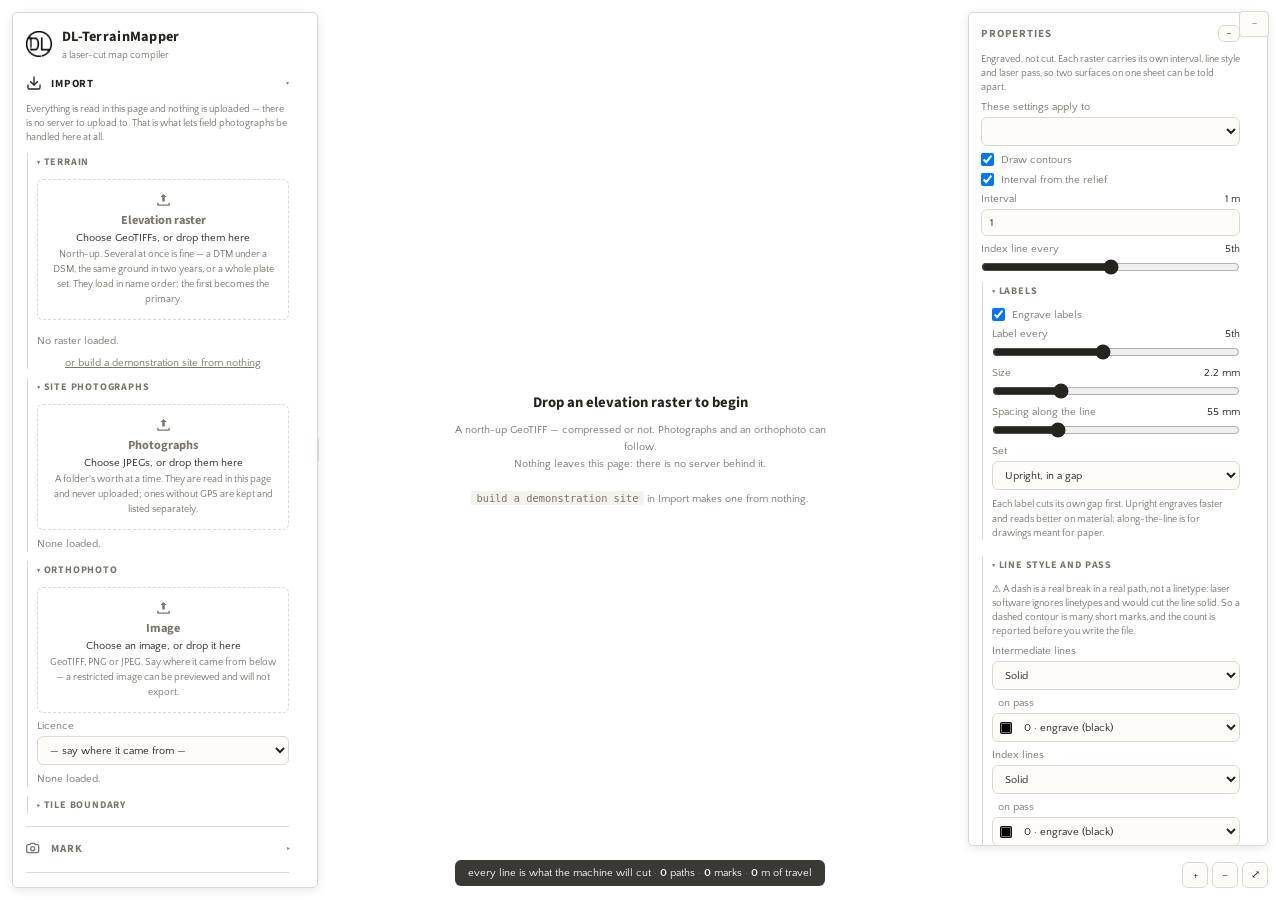
==== commit 1afcca9e: "Three labelled shapefile drop targets, matching the Slicer Marc asked where to drop a shapefile - th" ====
--- a/project/index.html
+++ b/project/index.html
@@ -384,6 +384,61 @@
       <label class="check"><input type="checkbox" id="pBear" checked> Draw the bearing</label>
       <label class="check"><input type="checkbox" id="pHalo"> Draw the GPS uncertainty</label>
       <div class="plist" id="plist"></div>
+
+      <div class="subhead">Area features · polygons</div>
+      <p class="why">A planting bed, a water body, a paved surface. An area has an inside, so
+        it takes a <b>fill pattern</b> and an optional outline.</p>
+      <div class="plist" id="featListPolygon"></div>
+      <div class="shpdrop" id="dropFeatPolygon" data-kind="polygon">
+        + Add or drop a <b>polygon</b> shapefile (.shp)…</div>
+
+      <div class="subhead">Line features</div>
+      <p class="why">A path, a wall, a stream. A line has no inside, so it takes a
+        <b>linetype</b> and a scale.</p>
+      <div class="plist" id="featListLine"></div>
+      <div class="shpdrop" id="dropFeatLine" data-kind="line">
+        + Add or drop a <b>line</b> shapefile (.shp)…</div>
+
+      <div class="subhead">Point features</div>
+      <p class="why">A tree survey, a sample location, a lamp post. A point has no extent at
+        all, so it takes a <b>radius</b> first — the symbol is invented, and how big it is, is
+        the decision.</p>
+      <div class="plist" id="featListPoint"></div>
+      <div class="shpdrop" id="dropFeatPoint" data-kind="point">
+        + Add or drop a <b>point</b> shapefile (.shp)…</div>
+      <p class="meta" id="featInfo">None loaded.</p>
+
+      <div id="featStyle" hidden>
+        <label class="field"><span>Draw on pass</span><select id="ftPass"></select></label>
+
+        <div id="ftAreaOnly">
+          <label class="field"><span>Fill pattern</span><select id="ftPattern"></select></label>
+          <label class="field"><span>Fill spacing (mm)</span>
+            <input type="number" id="ftSpacing" min="0.3" max="20" step="0.1" value="2"></label>
+          <label class="field"><span>Fill angle (°)</span>
+            <input type="number" id="ftRotation" min="0" max="180" step="5" value="45"></label>
+          <label class="check"><input type="checkbox" id="ftOutline" checked>
+            Draw the outline too</label>
+        </div>
+
+        <div id="ftPointOnly">
+          <label class="field"><span>Symbol radius (mm)</span>
+            <input type="number" id="ftRadius" min="0.3" max="30" step="0.1" value="2"></label>
+          <label class="field"><span>Inside the symbol</span>
+            <select id="ftPointFill"></select></label>
+          <label class="field"><span>Inside spacing (mm)</span>
+            <input type="number" id="ftPointSpacing" min="0.2" max="10" step="0.1" value="1"></label>
+        </div>
+
+        <label class="field"><span>Line style</span><select id="ftLinetype"></select></label>
+        <label class="field"><span>Line style scale</span>
+          <input type="number" id="ftScale" min="0.2" max="10" step="0.1" value="1"></label>
+        <button class="link" id="ftRemove" style="font-size:.66rem">Remove this layer</button>
+        <p class="why">⚠️ A fill is many separate strokes, and every one is a head move. The
+          count is reported before you export. ⚠️ These line styles are the Slicer's own
+          measured run lengths — a dot is 0.4 mm because 0.1 mm burns were invisible on
+          cardboard.</p>
+      </div>
     </div>
   </details>
 
@@ -805,6 +860,9 @@
 <input type="file" id="fileImage" accept=".tif,.tiff,image/*" hidden>
 <input type="file" id="fileStyle" accept=".qml,.sld,.xml" hidden>
 <input type="file" id="fileClip" accept=".shp" multiple hidden>
+<input type="file" id="fileFeatPolygon" accept=".shp" multiple hidden>
+<input type="file" id="fileFeatLine" accept=".shp" multiple hidden>
+<input type="file" id="fileFeatPoint" accept=".shp" multiple hidden>
 
 <script type="module" src="static/app.js"></script>
 </body>
--- a/project/static/style.css
+++ b/project/static/style.css
@@ -125,6 +125,24 @@
    run of closed folds sits tight and the whole panel shortens. */
 details.sub > .sub-body { display: flex; flex-direction: column; gap: 7px; margin-top: 8px; }
 
+
+/* ── the "add another" strip ──────────────────────────────────────────────
+   ⚠️ NOT THE BIG .dz BOX, and the difference is the point. A .dz is a
+   destination you go to; this sits at the BOTTOM OF ITS OWN LIST and reads as
+   "add another one of these" — the affordance the sibling tool uses for exactly
+   this job. It is also LABELLED WITH ITS GEOMETRY, so nobody has to work out
+   which zone takes a polygon. Ported from DL-TerrainSlicer's .shp-drop. */
+.shpdrop {
+  border: 1px dashed var(--line); border-radius: 4px;
+  padding: 7px 9px; margin: 2px 0 6px; cursor: pointer;
+  font-size: .78rem; color: var(--ink-soft); text-align: left;
+  transition: border-color .12s, color .12s, background .12s;
+}
+.shpdrop:hover, .shpdrop.dragover {
+  border-color: var(--ink); color: var(--ink); background: var(--bg);
+}
+.shpdrop b { font-family: var(--font-head); font-weight: 700; }
+
 #scene-card { border: 1px solid var(--line); border-radius: 6px; padding: 10px 12px; }
 .row-between { display: flex; align-items: baseline; justify-content: space-between; gap: 8px; }
 #scene-name { font-size: .9rem; word-break: break-all; }
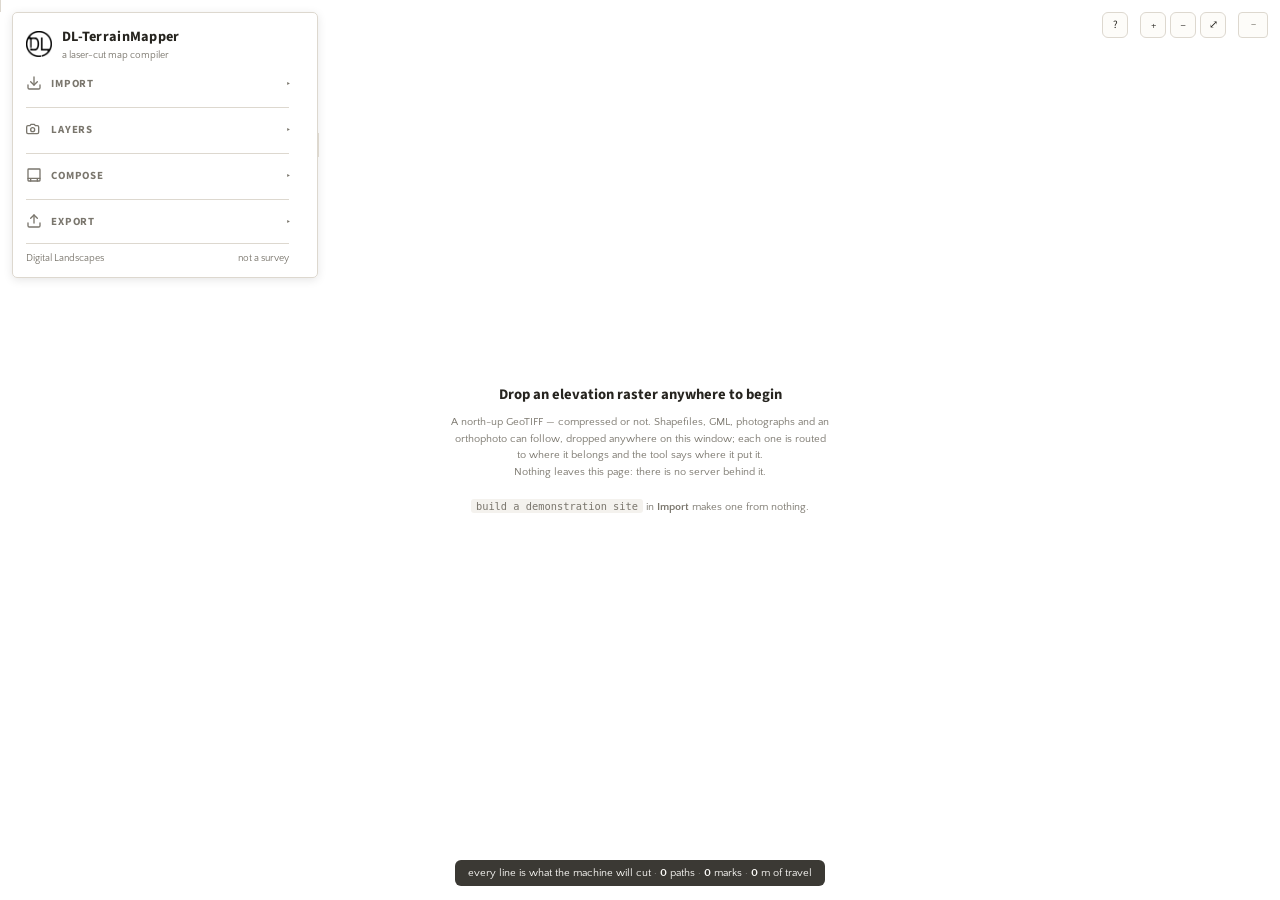
==== commit e897bcac: "GML in, shapefiles and engraving out, and one layer list Three new ways out of the tool and one more" ====
--- a/project/index.html
+++ b/project/index.html
@@ -58,10 +58,10 @@
 #sidebar header h1 { font-size: 1.02rem; }
 #sidebar .sub { font-size: .72rem; }
 
-/* ⚠️ ONE TOGGLE, ONE PLACE, TWO STATES. The chip is positioned onto the exact
-   rect the fold button occupied, so folding and unfolding happen under the
-   same pixel — which means they must be the same size, or the chip's own edge
-   lands under the cursor. Same rule the sibling keeps. */
+/* ⚠️ ONE TOGGLE, ONE PLACE, TWO STATES. They occupy the same slot in
+   #viewtools, so folding and unfolding happen under the same pixel — which
+   means they must be the same size, or the chip's own edge lands under a cursor
+   that has not moved. Same rule the sibling keeps. */
 #menu-chip, #menu-min {
   box-sizing: border-box; width: 30px; height: 26px;
   display: flex; align-items: center; justify-content: center;
@@ -71,8 +71,9 @@
   background: var(--sheet); color: var(--ink-soft);
 }
 #menu-chip:hover, #menu-min:hover { color: var(--ink); border-color: var(--ink-soft); }
-#menu-chip { position: absolute; left: 12px; top: 12px; }
-#menu-min { position: absolute; right: 11px; top: 11px; }
+/* ⚠️ BOTH SIT IN #viewtools, IN THE SAME SLOT. Neither is positioned on its
+   own any more: that is what made them 1,227 px apart while a comment claimed
+   they shared a pixel. See the markup for the whole argument. */
 #menu-chip[hidden] { display: none; }
 
 /* ── the menu's width grip ────────────────────────────────────────────────
@@ -219,6 +220,15 @@
   font-family: var(--font-head);
 }
 .pitem.off .n { background: var(--ink-soft); }
+/* ⚠️ THE ICON INHERITS THE SWATCH'S COLOUR, which is the sheet colour on a
+   disc filled with the layer's PASS colour — the machine operation, not a
+   colour chosen for the screen. Stroked rather than filled, at the same weight
+   as the panel icons above, so the two sets read as one drawing. */
+.pitem .n svg {
+  width: 12px; height: 12px; display: block;
+  fill: none; stroke: currentColor; stroke-width: 2.4;
+  stroke-linecap: round; stroke-linejoin: round;
+}
 .pitem .grow { flex: 1; min-width: 0; overflow: hidden; text-overflow: ellipsis; white-space: nowrap; }
 .pitem .val { color: var(--ink-soft); font-size: .7rem; white-space: nowrap; }
 
@@ -226,14 +236,14 @@
    Same chrome as the sidebar, deliberately: one window family, not two. */
 #readout {
   position: absolute; right: 12px; top: 12px; z-index: 4; width: 300px;
-  max-height: calc(100% - 66px);
+  max-height: calc(100% - 66px - var(--tools-h) - 10px);
   display: flex; flex-direction: column; gap: 10px; padding: 12px;
   overflow-y: auto; overflow-x: hidden; scrollbar-gutter: stable;
   border: 1px solid var(--line); border-radius: 5px;
   background: rgba(255,255,255,.94); box-shadow: 0 2px 10px rgba(0,0,0,.10);
 }
-#readout.min { width: auto; max-height: none; overflow: visible; }
-#readout.min > *:not(#readout-head) { display: none; }
+/* Folded by the one menu control, or empty because nothing is loaded yet. */
+#readout.min, #readout.empty { display: none; }
 #readout-head { display: flex; align-items: center; gap: 8px; }
 #readout-head h2 {
   flex: 1; font-family: var(--font-head); font-weight: 700; font-size: .78rem;
@@ -264,13 +274,50 @@
 .pass b { color: var(--ink); font-family: var(--font-head); font-variant-numeric: tabular-nums; }
 
 /* ── viewport furniture ──────────────────────────────────────────────────── */
-/* ⚠️ THE ZOOM CONTROLS MOVED OFF THE MENU'S CORNER. They used to sit at left
-   12/top 12, which is exactly where the folded menu's chip now lands — two
-   controls under one pixel. They hang below the readout instead, on the side
-   of the window the drawing is read from. */
-#zoomer { position: absolute; right: 12px; bottom: 12px; z-index: 3; display: flex; gap: 4px; }
-#zoomer button { width: 26px; height: 26px; padding: 0; line-height: 1; font-size: .78rem; }
+/* ⚠️ THE VIEWPORT'S OWN CONTROLS, IN ONE ROW, CLEAR OF BOTH WINDOWS.
+   `--tools-gap` is the distance kept from the readout window's left edge, and
+   `right` is derived from the readout's width so the two can never be tuned
+   apart. Measured before this existed: the fold button sat at x 1239–1269,
+   INSIDE the readout's 968–1268 rect, covering its fold button by 51 px — two
+   controls a cursor could not choose between. */
+/* ⚠️ THE STRIP SITS ABOVE THE RIGHT-HAND WINDOW, NOT BESIDE IT. Beside it, the
+   strip ate 166 px of the drawing along the top edge for its whole length and
+   still had to dodge a window whose width changes. Above it, the tools are
+   right-aligned to the window they belong with, the ground underneath is
+   uninterrupted, and the vertical room this costs was already spare — the
+   window does not reach the bottom of the viewport. */
+#viewtools {
+  position: absolute; top: 12px; right: 12px;
+  z-index: 5; display: flex; align-items: center;
+  gap: var(--tools-gap); justify-content: flex-end;
+}
+:root { --tools-gap: 12px; --tools-h: 26px; }
+/* The window starts below the strip and keeps the same 12 px rhythm. */
+#readout { top: calc(12px + var(--tools-h) + 10px) !important; }
+#zoomer { display: flex; gap: 4px; }
+#zoomer button, #explainToggle {
+  width: 26px; height: 26px; padding: 0; line-height: 1; font-size: .78rem;
+}
+#explainToggle { font-family: var(--font-head); }
+/* The pressed state has to be visible, or the control is a coin toss. */
+#explainToggle[aria-pressed="true"] { background: var(--ink); color: var(--sheet); border-color: var(--ink); }
+
+/* ⚠️ EXPLANATIONS GO; WARNINGS AND STATE STAY. `.why` and `.fine` are prose a
+   reader stops needing. `.note` is a WARNING — the GPS-accuracy caution, the
+   clip caveats — and `.meta` is live output like "No raster loaded." or the
+   cutting report. Hiding either of those would turn a density preference into a
+   way of losing the thing the panel exists to tell you. */
+body.terse .why, body.terse .fine { display: none; }
 #status { bottom: 14px; white-space: nowrap; }
+#dropReport { bottom: 46px; max-width: 60%; text-align: center; }
+#dropReport:empty { display: none; }
+/* ⚠️ A DROP TARGET THAT GIVES NO SIGN IT IS ONE is a drop target people do not
+   try twice. The whole window highlights, because the whole window accepts. */
+body.dropping #viewport::after {
+  content: ""; position: absolute; inset: 6px; pointer-events: none; z-index: 8;
+  border: 2px dashed var(--ink-soft); border-radius: 6px;
+  background: rgba(255,255,255,.35);
+}
 #status b { font-variant-numeric: tabular-nums; }
 #status .sep { opacity: .45; }
 #empty {
@@ -305,7 +352,15 @@
   </header>
 
   <!-- IMPORT -->
-  <details class="panel" open>
+  <!-- ⚠️ EVERY PANEL STARTS SHUT (Marc, asked twice). The rule this replaces —
+       "every fold that accepts a file opens by default" — existed because the
+       front door must be findable. That rule is kept by a different means now:
+       a file dropped ANYWHERE on the window is routed to the right place and
+       the panel it landed in opens itself. So the front door is the whole
+       window, and the panels can start quiet. Undoing the global drop without
+       reopening this panel would strand a new user in front of a tool that
+       looks like it does nothing. -->
+  <details class="panel">
     <summary>
       <svg viewBox="0 0 24 24"><path d="M21 15v4a2 2 0 0 1-2 2H5a2 2 0 0 1-2-2v-4"/><polyline points="7 10 12 15 17 10"/><line x1="12" y1="15" x2="12" y2="3"/></svg>
       <h2>Import</h2><span class="sec-badge" id="b-import"></span>
@@ -314,164 +369,127 @@
       <p class="why">Everything is read in this page and nothing is uploaded — there is no
         server to upload to. That is what lets field photographs be handled here at all.</p>
 
-      <div class="subhead">Terrain</div>
-      <div id="dropzone">
-        <div class="dz" id="dropDEM"><strong>Elevation raster</strong>
-          <span class="act">Choose GeoTIFFs, or drop them here</span>
-          <span class="fine">North-up. Several at once is fine — a DTM under a DSM, the same
-            ground in two years, or a whole plate set. They load in name order; the first
-            becomes the primary.</span></div>
-      </div>
-      <div class="plist" id="layerList"></div>
-      <p class="meta" id="demInfo">No raster loaded.</p>
-      <button class="link" id="demoBtn">or build a demonstration site from nothing</button>
-
-      <div class="subhead">Site photographs</div>
-      <div id="dropzone2">
-        <div class="dz" id="dropPhotos"><strong>Photographs</strong>
-          <span class="act">Choose JPEGs, or drop them here</span>
-          <span class="fine">A folder's worth at a time. They are read in this page and
-            never uploaded; ones without GPS are kept and listed separately.</span></div>
-      </div>
-      <p class="meta" id="photoInfo">None loaded.</p>
-
-      <div class="subhead">Orthophoto</div>
-      <div id="dropzone3">
-        <div class="dz" id="dropImage"><strong>Image</strong>
-          <span class="act">Choose an image, or drop it here</span>
-          <span class="fine">GeoTIFF, PNG or JPEG. Say where it came from below — a
-            restricted image can be previewed and will not export.</span></div>
-      </div>
-      <label class="field"><span>Licence</span>
-        <select id="licence">
-          <option value="unknown">— say where it came from —</option>
-          <option value="own">Mine (my own survey or drone)</option>
-          <option value="open">Openly licensed</option>
-          <option value="restricted">Restricted (education/research only)</option>
-        </select></label>
-      <p class="meta" id="imageInfo">None loaded.</p>
-
-      <div class="subhead">Tile boundary</div>
-      <p class="why">Working on one tile of a bigger model? Load the <b>whole</b> model here,
-        set every layer up over all of it, and cut your tile out at the end — the boundary
-        goes in <b>Export → Clip to a tile</b>. That order is what makes neighbouring tiles
-        match: the patterns are anchored to the ground, so a boundary is a line drawn through
-        one continuous field rather than two fields that have to be persuaded to agree.</p>
-      <button class="link" id="gotoClip">Go to the tile boundary in Export</button>
+      <details class="sub">
+        <summary class="subhead">Terrain</summary>
+        <div class="sub-body">
+        <div id="dropzone">
+          <div class="dz" id="dropDEM"><strong>Elevation raster</strong>
+            <span class="act">Choose GeoTIFFs, or drop them here</span>
+            <span class="fine">North-up. Several at once is fine — a DTM under a DSM, the same
+              ground in two years, or a whole plate set. They load in name order; the first
+              becomes the primary.</span></div>
+        </div>
+        <p class="meta" id="demInfo">No raster loaded.</p>
+        <button class="link" id="demoBtn">or build a demonstration site from nothing</button>
+
+        <!-- ⚠️ THE SHAPEFILE FRONT DOOR BELONGS UNDER THE VERB "IMPORT". These
+             three strips are the same targets as the ones beside each list in
+             Symbology / Styling, wired to the same loader; a shapefile is a file you
+             IMPORT, and this is the first place anyone looks for one. That pair stays,
+             because beside a list it reads as "add another one of these" — but a
+             front door that only exists two screens down a closed panel is a front
+             door nobody finds. -->
+        </div>
+      </details>
+      <details class="sub">
+        <summary class="subhead">Vector features</summary>
+        <div class="sub-body">
+        <p class="why">A planting bed, a path, a tree survey. <b>Shapefile:</b> drop the
+          <b>.shp</b> and its <b>.dbf</b> together — the .shp holds the geometry, the .dbf the
+          values you style by; add the <b>.prj</b> and the tool can check its coordinate system
+          against the raster. The .shx is not needed. <b>GML:</b> one file is enough — it
+          carries its geometry, its attributes and its CRS together, and a GML holding points,
+          lines and areas at once becomes one layer of each. A file dropped on the wrong strip
+          is still filed correctly, under the geometry it actually holds.</p>
+        <div class="shpdrop" id="dropImpFeatPolygon" data-kind="polygon">
+          + Add or drop a <b>polygon</b> layer — .shp or .gml…</div>
+        <p class="why">A planting bed, a water body, a paved surface. An area has an inside, so
+          it takes a <b>fill pattern</b> and an optional outline.</p>
+        <div class="shpdrop" id="dropImpFeatLine" data-kind="line">
+          + Add or drop a <b>line</b> layer — .shp or .gml…</div>
+        <p class="why">A path, a wall, a stream. A line has no inside, so it takes a
+          <b>linetype</b> and a scale.</p>
+        <div class="shpdrop" id="dropImpFeatPoint" data-kind="point">
+          + Add or drop a <b>point</b> layer — .shp or .gml…</div>
+        <p class="why">A tree survey, a sample location, a lamp post. A point has no extent at
+          all, so it takes a <b>radius</b> first — the symbol is invented, and how big it is, is
+          the decision.</p>
+        <p class="meta" id="impFeatInfo">None loaded.</p>
+        <button class="link" id="gotoFeatures">See the feature layers you have loaded</button>
+
+        </div>
+      </details>
+      <details class="sub">
+        <summary class="subhead">Site photographs</summary>
+        <div class="sub-body">
+        <div id="dropzone2">
+          <div class="dz" id="dropPhotos"><strong>Photographs</strong>
+            <span class="act">Choose JPEGs, or drop them here</span>
+            <span class="fine">A folder's worth at a time. They are read in this page and
+              never uploaded; ones without GPS are kept and listed separately.</span></div>
+        </div>
+        <p class="meta" id="photoInfo">None loaded.</p>
+
+        </div>
+      </details>
+      <details class="sub">
+        <summary class="subhead">Orthophoto</summary>
+        <div class="sub-body">
+        <div id="dropzone3">
+          <div class="dz" id="dropImage"><strong>Image</strong>
+            <span class="act">Choose an image, or drop it here</span>
+            <span class="fine">GeoTIFF, PNG or JPEG. Say where it came from below — a
+              restricted image can be previewed and will not export.</span></div>
+        </div>
+        <label class="field"><span>Licence</span>
+          <select id="licence">
+            <option value="unknown">— say where it came from —</option>
+            <option value="own">Mine (my own survey or drone)</option>
+            <option value="open">Openly licensed</option>
+            <option value="restricted">Restricted (education/research only)</option>
+          </select></label>
+        <p class="meta" id="imageInfo">None loaded.</p>
+
+        </div>
+      </details>
+      <details class="sub">
+        <summary class="subhead">Tile boundary</summary>
+        <div class="sub-body">
+        <p class="why">Working on one tile of a bigger model? Load the <b>whole</b> model here,
+          set every layer up over all of it, and cut your tile out at the end — the boundary
+          goes in <b>Export → Clip to a tile</b>. That order is what makes neighbouring tiles
+          match: the patterns are anchored to the ground, so a boundary is a line drawn through
+          one continuous field rather than two fields that have to be persuaded to agree.</p>
+        <button class="link" id="gotoClip">Go to the tile boundary in Export</button>
+        </div>
+      </details>
     </div>
   </details>
 
-  <!-- MARK -->
+
+  <!-- LAYERS -->
   <details class="panel">
     <summary>
       <svg viewBox="0 0 24 24"><path d="M3 7h3l1.5-2h5L14 7h3a2 2 0 0 1 2 2v8a2 2 0 0 1-2 2H3a2 2 0 0 1-2-2V9a2 2 0 0 1 2-2z"/><circle cx="10" cy="13" r="3"/></svg>
-      <h2>Mark</h2><span class="sec-badge" id="b-mark"></span>
+      <h2>Layers</h2><span class="sec-badge" id="b-mark"></span>
     </summary>
     <div class="sec-body">
-      <p class="why">A photograph knows where it was taken and which way the camera looked.
-        Both become part of the mark.</p>
-      <p class="note warn" id="gpsNote">A phone fixes its position to about 5–10 m. At this
-        scale that is <b id="gpsMM">—</b> on the sheet, often larger than the symbol it places.
-        <b>Drag a point on the drawing</b> to correct it against the terrain.</p>
-      <label class="check"><input type="checkbox" id="pOn" checked> Draw photographs</label>
-      <label class="field"><span>Mark</span>
-        <select id="pMark">
-          <option>circle</option><option>square</option><option>triangle</option>
-          <option>cross</option><option>diamond</option></select></label>
-      <label class="field"><span>Size <em id="pSizeV">3 mm</em></span>
-        <input type="range" id="pSize" min="1" max="10" step="0.25" value="3"></label>
-      <label class="check"><input type="checkbox" id="pNum" checked> Engrave numbers</label>
-      <label class="check"><input type="checkbox" id="pBear" checked> Draw the bearing</label>
-      <label class="check"><input type="checkbox" id="pHalo"> Draw the GPS uncertainty</label>
-      <div class="plist" id="plist"></div>
-
-      <div class="subhead">Area features · polygons</div>
-      <p class="why">A planting bed, a water body, a paved surface. An area has an inside, so
-        it takes a <b>fill pattern</b> and an optional outline.</p>
-      <div class="plist" id="featListPolygon"></div>
-      <div class="shpdrop" id="dropFeatPolygon" data-kind="polygon">
-        + Add or drop a <b>polygon</b> shapefile (.shp)…</div>
-
-      <div class="subhead">Line features</div>
-      <p class="why">A path, a wall, a stream. A line has no inside, so it takes a
-        <b>linetype</b> and a scale.</p>
-      <div class="plist" id="featListLine"></div>
-      <div class="shpdrop" id="dropFeatLine" data-kind="line">
-        + Add or drop a <b>line</b> shapefile (.shp)…</div>
-
-      <div class="subhead">Point features</div>
-      <p class="why">A tree survey, a sample location, a lamp post. A point has no extent at
-        all, so it takes a <b>radius</b> first — the symbol is invented, and how big it is, is
-        the decision.</p>
-      <div class="plist" id="featListPoint"></div>
-      <div class="shpdrop" id="dropFeatPoint" data-kind="point">
-        + Add or drop a <b>point</b> shapefile (.shp)…</div>
-      <p class="meta" id="featInfo">None loaded.</p>
-
-      <div id="featStyle" hidden>
-        <label class="field"><span>Draw on pass</span><select id="ftPass"></select></label>
-
-        <div id="ftAreaOnly">
-          <label class="field"><span>Fill pattern</span><select id="ftPattern"></select></label>
-          <label class="field"><span>Fill spacing (mm)</span>
-            <input type="number" id="ftSpacing" min="0.3" max="20" step="0.1" value="2"></label>
-          <label class="field"><span>Fill angle (°)</span>
-            <input type="number" id="ftRotation" min="0" max="180" step="5" value="45"></label>
-          <label class="check"><input type="checkbox" id="ftOutline" checked>
-            Draw the outline too</label>
-        </div>
-
-        <div id="ftPointOnly">
-          <label class="field"><span>Symbol radius (mm)</span>
-            <input type="number" id="ftRadius" min="0.3" max="30" step="0.1" value="2"></label>
-          <label class="field"><span>Inside the symbol</span>
-            <select id="ftPointFill"></select></label>
-          <label class="field"><span>Inside spacing (mm)</span>
-            <input type="number" id="ftPointSpacing" min="0.2" max="10" step="0.1" value="1"></label>
-        </div>
-
-        <label class="field"><span>Line style</span><select id="ftLinetype"></select></label>
-        <label class="field"><span>Line style scale</span>
-          <input type="number" id="ftScale" min="0.2" max="10" step="0.1" value="1"></label>
-        <button class="link" id="ftRemove" style="font-size:.66rem">Remove this layer</button>
-        <p class="why">⚠️ A fill is many separate strokes, and every one is a head move. The
-          count is reported before you export. ⚠️ These line styles are the Slicer's own
-          measured run lengths — a dot is 0.4 mm because 0.1 mm burns were invisible on
-          cardboard.</p>
-      </div>
+      <!-- ⚠️ ONE FLAT LIST, NOT SIX GROUPED ONES. Grouping by kind put six
+           headings over what is usually one or two layers each, so the panel was
+           mostly labels for empty groups. A layer knows what it is and says so
+           on its own row; the reader does not need the tool to sort them into
+           bins first. This is QGIS's own layer panel, and the reason it works is
+           that the list IS the set of things you can select. -->
+      <p class="why">Everything loaded, in one list. <b>Select a layer</b> and the window on the
+        right becomes its property sheet — contours and sections for an elevation raster, fill
+        and linetype for an area, a radius for a point, halftone for the orthophoto. Only ever
+        the controls that layer can use.</p>
+      <div class="plist" id="layers"></div>
+      <p class="meta" id="featInfo">Nothing loaded — drop a file anywhere.</p>
+
     </div>
   </details>
 
-  <!-- ENGRAVE -->
-  <details class="panel">
-    <summary>
-      <svg viewBox="0 0 24 24"><rect x="3" y="4" width="18" height="16" rx="1"/><circle cx="8" cy="10" r="1.4"/><circle cx="14.5" cy="10" r="2.6"/><circle cx="10.5" cy="15.5" r="2"/></svg>
-      <h2>Engrave</h2><span class="sec-badge" id="b-engrave"></span>
-    </summary>
-    <div class="sec-body">
-      <p class="why">A laser draws marks, not pixels. There are two honest ways to put a
-        photograph on material, and they are different tools.</p>
-      <label class="check"><input type="checkbox" id="hOn"> Engrave the image</label>
-      <label class="field"><span>As</span>
-        <select id="hMode">
-          <option value="vector">Halftone circles — one value</option>
-          <option value="triple">Halftone circles — three values at once</option>
-        </select></label>
-      <label class="field"><span>Samples across <em id="hAcrossV">70</em></span>
-        <input type="range" id="hAcross" min="10" max="200" step="2" value="70"></label>
-      <p class="note" id="hBudget">No image loaded.</p>
-      <label class="field" id="rowChan"><span>Value</span><select id="hChan"></select></label>
-      <p class="why" id="hChanHint"></p>
-      <div id="rowTriple" hidden>
-        <label class="field"><span>Outer circle</span><select id="hC1"></select></label>
-        <label class="field"><span>Middle circle</span><select id="hC2"></select></label>
-        <label class="field"><span>Inner circle</span><select id="hC3"></select></label>
-        <p class="why">Three circles about one centre, each on its own laser pass. Raw red,
-          green and blue engrave correctly but a reader cannot recover a landscape quantity
-          from their radii — the derived values can be named out loud.</p>
-      </div>
-    </div>
-  </details>
 
   <!-- COMPOSE -->
   <details class="panel">
@@ -502,10 +520,14 @@
         same voice. Every style is the same single-stroke skeleton, reshaped: an outline font
         from the system would make the laser cut round the ink and drop the counters of an
         8 out as dust, so there is deliberately no such option.</p>
-      <div class="subhead">Furniture</div>
-      <label class="check"><input type="checkbox" id="sFrame" checked> Cut the sheet outline</label>
-      <label class="check"><input type="checkbox" id="sBar" checked> Scale bar</label>
-      <label class="check"><input type="checkbox" id="sNorth" checked> North point</label>
+      <details class="sub">
+        <summary class="subhead">Furniture</summary>
+        <div class="sub-body">
+        <label class="check"><input type="checkbox" id="sFrame" checked> Cut the sheet outline</label>
+        <label class="check"><input type="checkbox" id="sBar" checked> Scale bar</label>
+        <label class="check"><input type="checkbox" id="sNorth" checked> North point</label>
+        </div>
+      </details>
     </div>
   </details>
 
@@ -516,54 +538,146 @@
       <h2>Export</h2><span class="sec-badge" id="b-export"></span>
     </summary>
     <div class="sec-body">
-      <div class="subhead">Clip to a tile</div>
-      <p class="why">Load the <b>whole</b> model, set up every layer over all of it, then cut
-        out the piece you are responsible for. Doing it in that order is what makes tiles
-        match: hatches, dashes and symbol grids are anchored to the <b>ground</b>, so a
-        boundary is a line drawn through one continuous field — neighbouring tiles cannot
-        disagree, because there was only ever one field.</p>
-      <div id="dropzone5">
-        <div class="dz" id="dropClip"><strong>Tile boundary</strong>
-          <span class="act">Choose a <b>.shp</b> file, or drop it here</span>
-          <span class="fine">A polygon shapefile. Pick the <b>.shp</b> — not the .dbf or
-            .shx, which hold no geometry. Draw it in QGIS and save it in the same CRS as
-            your raster.</span></div>
-      </div>
-      <label class="check"><input type="checkbox" id="clipOn"> Clip the drawing to it</label>
-      <button class="link" id="clipClear" style="font-size:.66rem">Remove the boundary</button>
-      <p class="why" id="clipInfo">No boundary loaded — the whole model is drawn.</p>
-      <p class="why">⚠️ The boundary becomes the <b>outer cut</b>, and the rectangular sheet
-        outline is not drawn — a plate cannot have two outer cuts. Circles that straddle the
-        edge are dropped <b>whole</b>: a clipped circle is an arc, and an arc reads as a
-        smaller value than it stands for.</p>
-
-      <div class="subhead">Files</div>
-      <p class="why">The file carries DL-TerrainSlicer's six pass layers unchanged, so a laser
-        configuration already set up for that tool can be reused as it stands.</p>
-      <button id="expDXF">Save the DXF</button>
-      <button id="expSVG">Save the SVG</button>
-      <p class="why">The DXF is for the machine; the SVG is for everything else — a print
-        layout, a report figure, Illustrator. Both carry the same geometry in the passes' own
-        RGB colours. ⚠️ The SVG's stroke width is a hairline for visibility only: on the machine
-        a line's weight is its pass's power and speed.</p>
-      <button class="link" id="expReport">Save the cutting report</button>
-      <div class="subhead">Material test</div>
-      <p class="why">⚠️ Cut this first on any material the tool has not been used on. Every label
-        size in here is a justified guess until it is read off a real coupon.</p>
-      <label class="field"><span>Material</span>
-        <input type="text" id="tsMaterial" placeholder="e.g. 2 mm MDF"></label>
-      <label class="check"><input type="checkbox" id="tsCut" checked>
-        Include the cut coupon (passes 4 and 5 cut through)</label>
-      <button id="expTest">Save the material test sheet</button>
-      <p class="why">Saves three files: the DXF, an SVG of the same sheet, and the procedure to keep with the coupon.</p>
-      <p class="meta" id="expInfo"></p>
-      <div class="subhead">Laser passes</div>
-      <div class="pass"><i style="background:#000"></i><b>0</b> engrave — halftone</div>
-      <div class="pass"><i style="background:#00f"></i><b>1</b> score light — labels, numbers</div>
-      <div class="pass"><i style="background:#00a000"></i><b>2</b> score medium — contours, bearings</div>
-      <div class="pass"><i style="background:#00a0a0"></i><b>3</b> score strong — index contours</div>
-      <div class="pass"><i style="background:#c000c0"></i><b>4</b> cut inner — photograph marks</div>
-      <div class="pass"><i style="background:#e00000"></i><b>5</b> cut outer — sheet outline, last</div>
+      <details class="sub">
+        <summary class="subhead">Clip to a tile</summary>
+        <div class="sub-body">
+        <p class="why">Load the <b>whole</b> model, set up every layer over all of it, then cut
+          out the piece you are responsible for. Doing it in that order is what makes tiles
+          match: hatches, dashes and symbol grids are anchored to the <b>ground</b>, so a
+          boundary is a line drawn through one continuous field — neighbouring tiles cannot
+          disagree, because there was only ever one field.</p>
+        <!-- ⚠️ THE BOUNDARY COMES FROM A LAYER ALREADY IMPORTED. Shapefiles enter
+             this tool in one place, under Import; asking for the same file a
+             second time here made the tile boundary look like a different kind of
+             thing from every other polygon, and meant loading it twice to both
+             see it and cut to it. -->
+        <label class="field"><span>Boundary</span>
+          <select id="clipFrom">
+            <option value="">— none, the whole model is drawn —</option>
+          </select></label>
+        <p class="why">Any <b>polygon layer</b> loaded under Import can be the tile. A layer
+          used as the boundary is not drawn as a feature as well — its outline is already
+          the outer cut, and drawing it twice would send the head round the same line twice.</p>
+        <div class="shpdrop" id="dropClip" data-kind="polygon">
+          + or drop a <b>polygon</b> shapefile (.shp) straight in…</div>
+        <label class="check"><input type="checkbox" id="clipOn"> Clip the drawing to it</label>
+        <button class="link" id="clipClear" style="font-size:.66rem">Remove the boundary</button>
+        <p class="why" id="clipInfo">No boundary loaded — the whole model is drawn.</p>
+        <p class="why">⚠️ The boundary becomes the <b>outer cut</b>, and the rectangular sheet
+          outline is not drawn — a plate cannot have two outer cuts. Circles that straddle the
+          edge are dropped <b>whole</b>: a clipped circle is an arc, and an arc reads as a
+          smaller value than it stands for.</p>
+
+        </div>
+      </details>
+      <details class="sub">
+        <summary class="subhead">Files</summary>
+        <div class="sub-body">
+        <p class="why">The file carries DL-TerrainSlicer's six pass layers unchanged, so a laser
+          configuration already set up for that tool can be reused as it stands.</p>
+        <button id="expDXF">Save the DXF</button>
+        <button id="expSVG">Save the SVG</button>
+        <p class="why">The DXF is for the machine; the SVG is for everything else — a print
+          layout, a report figure, Illustrator. Both carry the same geometry in the passes' own
+          RGB colours. ⚠️ The SVG's stroke width is a hairline for visibility only: on the machine
+          a line's weight is its pass's power and speed.</p>
+        <button class="link" id="expReport">Save the cutting report</button>
+
+        </div>
+      </details>
+      <details class="sub">
+        <summary class="subhead">Engrave the whole drawing as an image</summary>
+        <div class="sub-body">
+        <p class="why">A PNG the machine sweeps like a printer instead of tracing with the head.
+          The passes become <b>grey values</b>, because in a raster engrave the pixel is the
+          <b>power</b> — the screen palette would put green and cyan at almost the same
+          brightness and two different operations would arrive at the same depth.</p>
+        <label class="field"><span>Resolution</span>
+          <select id="rasDPI">
+            <option value="72">72 dpi — a proof</option>
+            <option value="150">150 dpi</option>
+            <option value="300" selected>300 dpi — engraving</option>
+          </select></label>
+        <label class="field"><span>Line width (mm)</span>
+          <input type="number" id="rasStroke" min="0.05" max="3" step="0.05" value="0.25"></label>
+        <label class="check"><input type="checkbox" id="rasAlpha">
+          Transparent background <em>(PNG only)</em></label>
+        <label class="check"><input type="checkbox" id="rasCut" checked>
+          Also save the cut lines as SVG</label>
+        <p class="meta" id="rasSize">—</p>
+        <!-- ⚠️ TWO BUTTONS, NOT A FORMAT PICKER (Marc). A picker makes the format a
+             setting you have to notice before pressing Save; two buttons make it
+             the press itself. They are also not equal choices — one is what you
+             engrave from and the other is for documents — and a dropdown says
+             they are interchangeable. -->
+        <button id="expPNG">Save PNG</button>
+        <button id="expJPG">Save JPEG</button>
+        <p class="why">The image and the SVG are written on the <b>same sheet, same origin, same
+          size</b>, so they line up on the bed: raster the field, then cut the outline without
+          moving the material. The SVG carries <b>only the cut passes</b> — 4 inner and 5 outer.</p>
+        <p class="why">⚠️ <b>The image cuts nothing, not even the outer cut.</b> Rastered, the
+          line that releases the plate is just a dark line drawn on it — which is why the cut
+          lines go out as vectors beside it. ⚠️ A stroke thinner than about <b>1.5 pixels</b>
+          does not survive rasterising: it lands as pale grey, and grey here is power, so it is
+          a line the machine barely burns. Thin lines are widened to that floor and the tool
+          says when it happened. ⚠️ <b>A transparent PNG is a real risk at the machine</b> —
+          some laser software composites transparency onto BLACK, which engraves the entire
+          background at full power. Use it for placing the drawing in a document, not for
+          sending to the bed. ⚠️ JPEG is lossy, and its ringing around a line becomes wobble in
+          the burn; PNG is the one to engrave from. ⚠️ The grey ladder is a <b>justified
+          guess</b> until the coupon gives a power and speed for each pass.</p>
+
+        </div>
+      </details>
+      <details class="sub">
+        <summary class="subhead">Back to QGIS</summary>
+        <div class="sub-body">
+        <p class="why">The drawing as <b>shapefiles in the raster's own coordinates</b>, so the
+          line work can be opened beside the data it came from. One zip: a <b>line</b> layer and,
+          if the drawing has any, a <b>point</b> layer for the circle grid and photo marks. Every
+          record carries the pass it is cut on and the <b>translation that made it</b>, so
+          contours, hachures, sections and the rest can be pulled apart again in QGIS.</p>
+        <button id="expSHP">Save shapefiles for QGIS</button>
+        <p class="why">⚠️ Closed rings stay <b>polylines</b>. A contour that closes is still a
+          contour; promoting it to a polygon would fill it and imply an area the survey never
+          claimed. ⚠️ Circles leave as <b>points carrying their radius</b>, not as polygons — the
+          circle grid encodes a value as a size, and a frozen polygon throws that value away.
+          ⚠️ A <b>.prj</b> is written only when the raster's CRS can be stated exactly; otherwise
+          QGIS asks once, which is better than this tool guessing a datum.</p>
+
+        </div>
+      </details>
+      <details class="sub">
+        <summary class="subhead">Material test</summary>
+        <div class="sub-body">
+        <p class="why">⚠️ Cut this first on any material the tool has not been used on. Every label
+          size in here is a justified guess until it is read off a real coupon.</p>
+        <label class="field"><span>Material</span>
+          <input type="text" id="tsMaterial" placeholder="e.g. 2 mm MDF"></label>
+        <label class="check"><input type="checkbox" id="tsCut" checked>
+          Include the cut coupon (passes 4 and 5 cut through)</label>
+        <button id="expTest">Save the material test sheet</button>
+        <p class="why">Saves three files: the DXF, an SVG of the same sheet, and the procedure to keep with the coupon.</p>
+        <p class="meta" id="expInfo"></p>
+        <!-- ⚠️ THE RESULT OF AN EXPORT GETS ITS OWN LINE. #expInfo is a LIVE summary
+             of the drawing and is rewritten on every recompile — so an export message
+             written there survived only until the next keystroke, and the messages
+             that matter most are warnings: that a transparent PNG can engrave a whole
+             plate black, that the image cuts nothing, that a line was widened. -->
+        <p class="meta" id="expResult"></p>
+        </div>
+      </details>
+      <details class="sub">
+        <summary class="subhead">Laser passes</summary>
+        <div class="sub-body">
+        <div class="pass"><i style="background:#000"></i><b>0</b> engrave — halftone</div>
+        <div class="pass"><i style="background:#00f"></i><b>1</b> score light — labels, numbers</div>
+        <div class="pass"><i style="background:#00a000"></i><b>2</b> score medium — contours, bearings</div>
+        <div class="pass"><i style="background:#00a0a0"></i><b>3</b> score strong — index contours</div>
+        <div class="pass"><i style="background:#c000c0"></i><b>4</b> cut inner — photograph marks</div>
+        <div class="pass"><i style="background:#e00000"></i><b>5</b> cut outer — sheet outline, last</div>
+        </div>
+      </details>
     </div>
   </details>
 
@@ -574,24 +688,53 @@
 <main id="viewport">
   <canvas id="canvas"></canvas>
 
-  <!-- ⚠️ THE FOLD CONTROL LIVES ON THE VIEWPORT, NOT IN THE MENU HEADER, so it
+  <!-- ⚠️ ONE STRIP FOR EVERYTHING THAT BELONGS TO THE VIEWPORT RATHER THAN TO A
+       WINDOW. Zoom, fit, and the menu fold all act on what is being looked at,
+       not on the panel they happen to sit near, so they read as one group and
+       are laid out as one.
+
+       ⚠️ THE FOLD CONTROL LIVES ON THE VIEWPORT, NOT IN THE MENU HEADER, so it
        does not travel when the window is dragged. A control that hides the menu
-       must not be somewhere the menu has moved to. -->
-  <button id="menu-min" title="Fold the menu away">−</button>
-  <button id="menu-chip" title="Bring the menu back" hidden>☰</button>
-
-  <div id="zoomer">
-    <button id="zIn" title="Closer">+</button>
-    <button id="zOut" title="Further">−</button>
-    <button id="zFit" title="Fit the sheet">⤢</button>
+       must not be somewhere the menu has moved to.
+
+       ⚠️ THE CHIP AND THE FOLD BUTTON ARE THE SAME SLOT IN THE SAME ROW, which
+       is what finally makes "fold and unfold happen under the same pixel" TRUE.
+       It was asserted in a comment for a long time while one was `left: 12px`
+       and the other `right: 11px` — 1,227 px apart, so the control jumped the
+       full width of the screen and had to be hunted for. Being adjacent
+       children of one flex row, exactly one of them visible and both the same
+       26x30, the pixel cannot drift again without someone changing both. -->
+  <div id="viewtools">
+    <!-- ⚠️ A DENSITY SWITCH, NOT A HELP BUTTON. It hides the explanatory prose
+         once it has been read — 48 paragraphs across the two windows, which is
+         most of their height. It lives out here rather than in either window's
+         header because it governs BOTH of them, and because a header that is
+         also a drag handle is a poor place for a control. -->
+    <button id="explainToggle" title="Hide the explanations">?</button>
+    <div id="zoomer">
+      <button id="zIn" title="Closer">+</button>
+      <button id="zOut" title="Further">−</button>
+      <button id="zFit" title="Fit the sheet">⤢</button>
+    </div>
+    <button id="menu-min" title="Fold the menu away">−</button>
+    <button id="menu-chip" title="Bring the menu back" hidden>☰</button>
   </div>
 
+  <!-- ⚠️ SAYS "ANYWHERE", AND MEANS IT. With every panel starting shut this
+       overlay is the only instruction on screen, so it must describe something
+       that actually works — a message telling someone to drop a file onto a
+       canvas that ignores drops is worse than no message. -->
   <div id="empty"><div>
-    <h2>Drop an elevation raster to begin</h2>
-    A north-up GeoTIFF — compressed or not. Photographs and an orthophoto can follow.<br>
+    <h2>Drop an elevation raster anywhere to begin</h2>
+    A north-up GeoTIFF — compressed or not. Shapefiles, GML, photographs and an
+    orthophoto can follow, dropped anywhere on this window; each one is routed to
+    where it belongs and the tool says where it put it.<br>
     Nothing leaves this page: there is no server behind it.<br><br>
-    <code>build a demonstration site</code> in Import makes one from nothing.
+    <code>build a demonstration site</code> in <b>Import</b> makes one from nothing.
   </div></div>
+
+  <!-- Where a window-wide drop reports what it did with each file. -->
+  <div class="hud" id="dropReport"></div>
 
   <div class="hud" id="status">
     <span>every line is what the machine will cut</span>
@@ -604,7 +747,6 @@
   <section id="readout">
     <div id="readout-head">
       <h2 id="propTitle">Properties</h2>
-      <button id="readoutMin" title="Fold">–</button>
     </div>
 
     <!-- ⚠️ THE INSPECTOR. This inverts DL-TerrainDiversity's rule that the left
@@ -616,237 +758,396 @@
          arrangement made you click a raster in Import and then scroll past it
          into a separate section to adjust the thing you had just selected. -->
     <div id="propBody">
+    <!-- ⚠️ ONE INSPECTOR, TWO KINDS OF OBJECT. The right-hand window is the
+         property sheet for WHATEVER IS SELECTED — a raster layer or a feature
+         layer — and exactly one of these two blocks is visible at a time. It
+         used to hold only rasters while feature styling sat in the left menu,
+         so "styling" appeared on both sides of the screen split by which KIND
+         of object it belonged to, which is not a distinction anyone can see
+         from the outside. Left is now what you load and compose; right is what
+         the selected thing IS. -->
+    <div id="propRaster">
 
     <p class="why">Engraved, not cut. Each raster carries its own interval, line style and
       laser pass, so two surfaces on one sheet can be told apart.</p>
     <label class="field"><span>These settings apply to</span>
       <select id="cLayer"></select></label>
     <label class="check"><input type="checkbox" id="cOn" checked> Draw contours</label>
-    <label class="check"><input type="checkbox" id="cAuto" checked> Interval from the relief</label>
     <label class="field"><span>Interval <em id="cIntV">—</em></span>
-      <input type="number" id="cInt" step="0.05" min="0.01" value="1" disabled></label>
+      <input type="number" id="cInt" step="0.05" min="0.01" value="1"></label>
     <label class="field"><span>Index line every <em id="cIdxV">5th</em></span>
       <input type="range" id="cIdx" min="0" max="10" step="1" value="5"></label>
 
-    <div class="subhead">Labels</div>
-    <label class="check"><input type="checkbox" id="lOn" checked> Engrave labels</label>
-    <label class="field"><span>Label every <em id="lEveryV">5th</em></span>
-      <input type="range" id="lEvery" min="1" max="10" step="1" value="5"></label>
-    <label class="field"><span>Size <em id="lSizeV">2.2 mm</em></span>
-      <input type="range" id="lSize" min="1.2" max="5" step="0.1" value="2.2"></label>
-    <label class="field"><span>Spacing along the line <em id="lSpaceV">55 mm</em></span>
-      <input type="range" id="lSpace" min="20" max="160" step="5" value="55"></label>
-    <label class="field"><span>Set</span>
-      <select id="lOrient">
-        <option value="horizontal">Upright, in a gap</option>
-        <option value="tangent">Along the line, in a gap</option>
+    <details class="sub">
+      <summary class="subhead">Labels</summary>
+      <div class="sub-body">
+      <label class="check"><input type="checkbox" id="lOn" checked> Engrave labels</label>
+      <label class="field"><span>Label every <em id="lEveryV">5th</em></span>
+        <input type="range" id="lEvery" min="1" max="10" step="1" value="5"></label>
+      <label class="field"><span>Size <em id="lSizeV">2.2 mm</em></span>
+        <input type="range" id="lSize" min="1.2" max="5" step="0.1" value="2.2"></label>
+      <label class="field"><span>Spacing along the line <em id="lSpaceV">55 mm</em></span>
+        <input type="range" id="lSpace" min="20" max="160" step="5" value="55"></label>
+      <label class="field"><span>Set</span>
+        <select id="lOrient">
+          <option value="horizontal">Upright, in a gap</option>
+          <option value="tangent">Along the line, in a gap</option>
+        </select></label>
+      <p class="why">Each label cuts its own gap first. Upright engraves faster and reads
+        better on material; along-the-line is for drawings meant for paper.</p>
+
+      </div>
+    </details>
+    <details class="sub">
+      <summary class="subhead">Line style and pass</summary>
+      <div class="sub-body">
+      <p class="why">⚠️ A dash is a real break in a real path, not a linetype: laser software
+        ignores linetypes and would cut the line solid. So a dashed contour is many short
+        marks, and the count is reported before you write the file.</p>
+      <label class="field"><span>Intermediate lines</span><select id="cStyle"></select></label>
+      <label class="field"><span>&nbsp;&nbsp;on pass</span><select id="cPass"></select></label>
+      <label class="field"><span>Index lines</span><select id="cIdxStyle"></select></label>
+      <label class="field"><span>&nbsp;&nbsp;on pass</span><select id="cIdxPass"></select></label>
+      <label class="field"><span>Labels on pass</span><select id="cLabelPass"></select></label>
+      <p class="why">A pass is a machine operation with its own power and speed — choosing a
+        colour here chooses which one the line is cut with, not how it looks on screen.</p>
+
+      </div>
+    </details>
+    <details class="sub">
+      <summary class="subhead">Hachures</summary>
+      <div class="sub-body">
+      <p class="why">Short strokes down the fall line, hung off this layer's contours and drawn
+        longer where the ground is steeper. The oldest way of showing terrain without tone — and
+        still the grading plan's notation for a cut face or an embankment.</p>
+      <label class="check"><input type="checkbox" id="kOn"> Hang hachures off the contours</label>
+      <label class="field"><span>Every (mm along the contour)</span>
+        <input type="number" id="kSpacing" min="0.5" max="40" step="0.5" value="3"></label>
+      <label class="field"><span>Shortest tick (mm)</span>
+        <input type="number" id="kMin" min="0.2" step="0.1" value="0.9"></label>
+      <label class="field"><span>Longest tick (mm)</span>
+        <input type="number" id="kMax" min="0.3" step="0.1" value="2.5"></label>
+      <label class="check"><input type="checkbox" id="kFixed">
+        All one length — the grading-plan tick, not the terrain hachure</label>
+      <label class="check"><input type="checkbox" id="kIndexOnly">
+        Index contours only — far fewer marks</label>
+      <label class="field"><span>Leave ground flatter than (°) bare</span>
+        <input type="number" id="kMinSlope" min="0" max="80" step="1" value="0"></label>
+      <label class="field"><span>On pass</span><select id="kPass"></select></label>
+      <p class="why">⚠️ Downhill is read from the ground itself, not from which way the contour
+        was traced — a hachure pointing the wrong way turns a hill into a hollow with no other
+        symptom. Every tick is a separate head move, so the count is reported before you export.</p>
+
+      </div>
+    </details>
+    <details class="sub">
+      <summary class="subhead">Datum</summary>
+      <div class="sub-body">
+      <label class="field"><span>Heights are</span>
+        <select id="cDatum">
+          <option value="absolute">Absolute — metres above sea level</option>
+          <option value="local">Local — above the lowest point here</option>
+        </select></label>
+
+      </div>
+    </details>
+    <details class="sub">
+      <summary class="subhead">Second material</summary>
+      <div class="sub-body">
+      <p class="why">One threshold turns this layer into patches — everywhere the value exceeds
+        it. Disturbance is the worked example: threshold the difference between two epochs and
+        the patches are the ground that moved.</p>
+      <label class="check"><input type="checkbox" id="mOn"> Cut regions from a threshold</label>
+      <label class="field"><span>Values</span>
+        <select id="mSource"></select></label>
+      <label class="check"><input type="checkbox" id="mAbs" checked>
+        Use the magnitude — |value| — so cut and fill both count</label>
+      <label class="field"><span>Threshold</span>
+        <input type="number" id="mThresh" step="0.1" min="0" value="1"></label>
+      <label class="field"><span>Construction</span>
+        <select id="mMode">
+          <option value="overlay">Overlay — pieces cut from a second sheet, glued on</option>
+          <option value="window">Window — voids cut through the base sheet</option>
+        </select></label>
+      <p class="why">Overlay is added ground standing proud by its own thickness; window is
+        removed ground, a real void. Two sheets get registration holes cut through both —
+        pin them with dowels before gluing.</p>
+      <label class="field"><span>Cut on pass</span><select id="mPass"></select></label>
+      <label class="field"><span>Ignore patches smaller than (m²)</span>
+        <input type="number" id="mMinArea" step="1" min="0" value="4"></label>
+      <label class="check"><input type="checkbox" id="mLabels" checked>
+        Engrave each patch's mean value at its deepest point</label>
+      <p class="why" id="mNote"></p>
+
+      </div>
+    </details>
+    <details class="sub">
+      <summary class="subhead">Change as circles</summary>
+      <div class="sub-body">
+      <p class="why">The values sampled on a regular grid, each sample a circle whose diameter
+        is the magnitude — a grading plan's read of cut and fill. Point it at the difference
+        between two epochs and the circles are the ground that moved, sized by how much; at
+        the layer's own values for elevation; at its slope for steepness as marks. A raster
+        exported from another tool (a slope or wetness surface) loads as a layer like any
+        other and can be drawn the same way.</p>
+      <label class="check"><input type="checkbox" id="gOn"> Draw a circle grid from the values</label>
+      <label class="field"><span>Values</span>
+        <select id="gSource"></select></label>
+      <label class="check"><input type="checkbox" id="gSigned" checked>
+        Tell cut from fill — the sign picks the symbol</label>
+      <label class="field"><span>Fill (+), ground added</span>
+        <select id="gStylePlus">
+          <option value="hatched">Hatched circle</option>
+          <option value="outline">Outline only</option>
+          <option value="engraved">Solid — filled by the engrave pass</option>
+        </select></label>
+      <label class="field"><span>Cut (−), ground excavated</span>
+        <select id="gStyleMinus">
+          <option value="outline">Outline only</option>
+          <option value="hatched">Hatched circle</option>
+          <option value="engraved">Solid — filled by the engrave pass</option>
+        </select></label>
+      <label class="field"><span>Hatch spacing (mm)</span>
+        <input type="number" id="gHatchMM" min="0.2" max="5" step="0.1" value="0.6"></label>
+      <p class="why">⚠️ <b>The difference is drawn, not left to the machine.</b> A circle on the
+        engrave pass looks solid on screen, but what the file carries is an outline — whether it
+        comes out filled depends on that pass being set to raster in JobControl. Hatching puts
+        the distinction in the geometry, where no machine setting can lose it. On material there
+        is no colour to fall back on.</p>
+      <p class="why">Both sides share one scale — the largest magnitude either way — so equal
+        movement is an equal circle whichever way the ground went, growing from nothing at zero
+        out to full size at the extreme. ⚠️ A hatched circle is many marks, not one; the fill-line
+        count is reported before you export.</p>
+      <label class="field"><span>Circles across the sheet</span>
+        <input type="number" id="gAcross" min="4" max="200" step="1" value="40"></label>
+      <label class="field"><span>Largest circle — % of the spacing</span>
+        <input type="number" id="gMax" min="5" max="100" step="5" value="90"></label>
+      <label class="field"><span>Smallest — % of the largest</span>
+        <input type="number" id="gMin" min="0" max="90" step="1" value="12"></label>
+      <label class="field"><span>Ignore |values| below</span>
+        <input type="number" id="gMinAbs" min="0" step="0.1" value="0"></label>
+      <label class="field"><span>Fill (+) on pass</span><select id="gPassPlus"></select></label>
+      <label class="field"><span>Cut (−) on pass</span><select id="gPassMinus"></select></label>
+      <p class="why" id="gNote"></p>
+
+      </div>
+    </details>
+    <details class="sub">
+      <summary class="subhead">Change as hatching</summary>
+      <div class="sub-body">
+      <p class="why">The same values as line <b>density</b>: parallel scanlines that run solid
+        where the value is strong and break into shorter dashes as it weakens. This is the read
+        for a surface with no meaningful contour — a slope raster, a wetness index — where what
+        you want is tone and a laser has no tone but marks.</p>
+      <label class="check"><input type="checkbox" id="hhOn"> Hatch the values</label>
+      <label class="field"><span>Values</span>
+        <select id="hhSource"></select></label>
+      <label class="field"><span>Line spacing (mm on the sheet)</span>
+        <input type="number" id="hhSpacing" min="0.4" max="20" step="0.1" value="2"></label>
+      <label class="field"><span>Angle (°)</span>
+        <input type="number" id="hhAngle" min="0" max="180" step="5" value="45"></label>
+      <label class="check"><input type="checkbox" id="hhInvert">
+        Put the ink on the <b>low</b> values instead</label>
+      <label class="field"><span>Draw nothing below</span>
+        <input type="number" id="hhFloor" step="0.5" value="0"></label>
+      <label class="field"><span>On pass</span><select id="hhPass"></select></label>
+      <p class="why">⚠️ Every dash is a pierce. A run at full density leaves as one continuous
+        path, and a dash under 0.3 mm is dropped rather than burned in place — but the mark
+        count is still the job, and it is reported before you write the file.</p>
+      <p class="why" id="hhNote"></p>
+
+      </div>
+    </details>
+    <details class="sub">
+      <summary class="subhead">Sections</summary>
+      <div class="sub-body">
+      <p class="why">The ground cut open: parallel cuts across the plate, each profile engraved
+        along the line it was taken from. Three cuts put one exactly on the centre line. The
+        profile rides on its own cut because a zero margin leaves nowhere to stack it — and a
+        plate that must tile with its neighbours cannot be resized to make room.</p>
+      <label class="check"><input type="checkbox" id="xOn"> Cut sections through the plate</label>
+      <label class="field"><span>How many</span>
+        <input type="number" id="xCount" min="1" max="9" step="1" value="3"></label>
+      <label class="field"><span>Running</span>
+        <select id="xAxis">
+          <option value="horizontal">Horizontally — west to east</option>
+          <option value="vertical">Vertically — south to north</option>
+        </select></label>
+      <label class="field"><span>Profile height (mm)</span>
+        <input type="number" id="xHeight" min="2" max="120" step="1" value="12"></label>
+      <label class="field"><span>Datum</span>
+        <select id="xDatum">
+          <option value="own">Own — each cut fills its own height</option>
+          <option value="shared">Shared — the cuts compare with each other</option>
+        </select></label>
+      <p class="why">⚠️ The vertical is exaggerated, always, and by a lot at plate scale. The
+        tool computes the true factor from the height you allow and states it in the readout and
+        the cutting report — put it on the drawing.</p>
+      <label class="check"><input type="checkbox" id="xLabels" checked>
+        Letter each cut at both ends — A, A.</label>
+      <label class="field"><span>Profiles on pass</span><select id="xPass"></select></label>
+      <label class="field"><span>Cut lines on pass</span><select id="xLinePass"></select></label>
+      </div>
+    </details>
+    </div>
+
+    <!-- ⚠️ THE PHOTOGRAPHS AS ONE LAYER. They are a set, not a list of
+         separately styled objects — one mark shape and one size for all of them —
+         so they behave as a single selectable layer whose properties are these. -->
+    <div id="propPhotos" hidden>
+    <p class="note warn" id="gpsNote">A phone fixes its position to about 5–10 m. At this
+      scale that is <b id="gpsMM">—</b> on the sheet, often larger than the symbol it places.
+      <b>Drag a point on the drawing</b> to correct it against the terrain.</p>
+    <label class="check"><input type="checkbox" id="pOn" checked> Draw photographs</label>
+    <label class="field"><span>Mark</span>
+      <select id="pMark">
+        <option>circle</option><option>square</option><option>triangle</option>
+        <option>cross</option><option>diamond</option></select></label>
+    <label class="field"><span>Size <em id="pSizeV">3 mm</em></span>
+      <input type="range" id="pSize" min="1" max="10" step="0.25" value="3"></label>
+    <label class="check"><input type="checkbox" id="pNum" checked> Engrave numbers</label>
+    <label class="check"><input type="checkbox" id="pBear" checked> Draw the bearing</label>
+    <label class="check"><input type="checkbox" id="pHalo"> Draw the GPS uncertainty</label>
+    <details class="sub">
+      <summary class="subhead">The photographs</summary>
+      <div class="sub-body">
+      <div class="plist" id="plist"></div>
+      </div>
+    </details>
+    </div>
+
+    <!-- ⚠️ THE ORTHOPHOTO'S OWN PROPERTIES. This was the "Engrave" panel in
+         the left menu, which meant the settings for one loaded object lived in a
+         section of their own while every other object's settings were in the
+         inspector. Selecting the image now shows this, and nothing else does. -->
+    <div id="propImage" hidden>
+    <p class="why">A laser draws marks, not pixels. There are two honest ways to put a
+      photograph on material, and they are different tools.</p>
+    <label class="check"><input type="checkbox" id="hOn"> Engrave the image</label>
+    <label class="field"><span>As</span>
+      <select id="hMode">
+        <option value="vector">Halftone circles — one value</option>
+        <option value="triple">Halftone circles — three values at once</option>
       </select></label>
-    <p class="why">Each label cuts its own gap first. Upright engraves faster and reads
-      better on material; along-the-line is for drawings meant for paper.</p>
-
-    <div class="subhead">Line style and pass</div>
-    <p class="why">⚠️ A dash is a real break in a real path, not a linetype: laser software
-      ignores linetypes and would cut the line solid. So a dashed contour is many short
-      marks, and the count is reported before you write the file.</p>
-    <label class="field"><span>Intermediate lines</span><select id="cStyle"></select></label>
-    <label class="field"><span>&nbsp;&nbsp;on pass</span><select id="cPass"></select></label>
-    <label class="field"><span>Index lines</span><select id="cIdxStyle"></select></label>
-    <label class="field"><span>&nbsp;&nbsp;on pass</span><select id="cIdxPass"></select></label>
-    <label class="field"><span>Labels on pass</span><select id="cLabelPass"></select></label>
-    <p class="why">A pass is a machine operation with its own power and speed — choosing a
-      colour here chooses which one the line is cut with, not how it looks on screen.</p>
-
-    <div class="subhead">Hachures</div>
-    <p class="why">Short strokes down the fall line, hung off this layer's contours and drawn
-      longer where the ground is steeper. The oldest way of showing terrain without tone — and
-      still the grading plan's notation for a cut face or an embankment.</p>
-    <label class="check"><input type="checkbox" id="kOn"> Hang hachures off the contours</label>
-    <label class="field"><span>Every (mm along the contour)</span>
-      <input type="number" id="kSpacing" min="0.5" max="40" step="0.5" value="3"></label>
-    <label class="field"><span>Shortest tick (mm)</span>
-      <input type="number" id="kMin" min="0.2" step="0.1" value="0.9"></label>
-    <label class="field"><span>Longest tick (mm)</span>
-      <input type="number" id="kMax" min="0.3" step="0.1" value="2.5"></label>
-    <label class="check"><input type="checkbox" id="kFixed">
-      All one length — the grading-plan tick, not the terrain hachure</label>
-    <label class="check"><input type="checkbox" id="kIndexOnly">
-      Index contours only — far fewer marks</label>
-    <label class="field"><span>Leave ground flatter than (°) bare</span>
-      <input type="number" id="kMinSlope" min="0" max="80" step="1" value="0"></label>
-    <label class="field"><span>On pass</span><select id="kPass"></select></label>
-    <p class="why">⚠️ Downhill is read from the ground itself, not from which way the contour
-      was traced — a hachure pointing the wrong way turns a hill into a hollow with no other
-      symptom. Every tick is a separate head move, so the count is reported before you export.</p>
-
-    <div class="subhead">Contours modulated by a second value</div>
-    <p class="why">The contour keeps its height and picks up a second quantity as its <b>ink</b>:
-      solid where the value is high, breaking to dots where it is low. One line, two readings,
-      no extra pass. Point it at slope, or at a wetness raster, and a contour tells you where
-      the ground is steep or wet as you follow it.</p>
-    <label class="check"><input type="checkbox" id="dOn">
-      Modulate the contours by a field</label>
-    <label class="field"><span>Values</span><select id="dSource"></select></label>
-    <label class="field"><span>Period (mm)</span>
-      <input type="number" id="dPeriod" min="0.5" max="30" step="0.5" value="2"></label>
-    <label class="field"><span>Least ink (%)</span>
-      <input type="number" id="dMinInk" min="0" max="100" step="5" value="5"></label>
-    <label class="field"><span>Most ink (%)</span>
-      <input type="number" id="dMaxInk" min="0" max="100" step="5" value="100"></label>
-    <label class="check"><input type="checkbox" id="dInvert">
-      Invert — break the line where the value is <b>high</b></label>
-    <p class="why">⚠️ Modulation replaces the line style above rather than stacking with it:
-      two dash patterns cut into one line leave a stutter that is neither and measures nothing.
-      The period stays constant and the mark inside it varies — the eye reads that as tone.</p>
-    <p class="why" id="dNote"></p>
-
-    <div class="subhead">From QGIS</div>
-    <div id="dropzone4">
-      <div class="dz" id="dropStyle"><strong>Layer style</strong>
-        <span class="act">Choose a .qml or .sld, or drop it here</span>
-        <span class="fine">Saved from QGIS. Applies to the layer selected above, and every
-          decision it makes is logged.</span></div>
-    </div>
-    <label class="check"><input type="checkbox" id="qCut">
-      Allow a style's colour to choose a <b>cut</b> pass</label>
-    <p class="why">⚠️ Off by default, and deliberately. Red in QGIS means "draw it red"; red
-      here is the pass that cuts through. A red contour style mapped naively would cut the
-      model into rings.</p>
-    <div id="qLog"></div>
-
-    <div class="subhead">Datum</div>
-    <label class="field"><span>Heights are</span>
-      <select id="cDatum">
-        <option value="absolute">Absolute — metres above sea level</option>
-        <option value="local">Local — above the lowest point here</option>
-      </select></label>
-
-    <div class="subhead">Second material</div>
-    <p class="why">One threshold turns this layer into patches — everywhere the value exceeds
-      it. Disturbance is the worked example: threshold the difference between two epochs and
-      the patches are the ground that moved.</p>
-    <label class="check"><input type="checkbox" id="mOn"> Cut regions from a threshold</label>
-    <label class="field"><span>Values</span>
-      <select id="mSource"></select></label>
-    <label class="check"><input type="checkbox" id="mAbs" checked>
-      Use the magnitude — |value| — so cut and fill both count</label>
-    <label class="field"><span>Threshold</span>
-      <input type="number" id="mThresh" step="0.1" min="0" value="1"></label>
-    <label class="field"><span>Construction</span>
-      <select id="mMode">
-        <option value="overlay">Overlay — pieces cut from a second sheet, glued on</option>
-        <option value="window">Window — voids cut through the base sheet</option>
-      </select></label>
-    <p class="why">Overlay is added ground standing proud by its own thickness; window is
-      removed ground, a real void. Two sheets get registration holes cut through both —
-      pin them with dowels before gluing.</p>
-    <label class="field"><span>Cut on pass</span><select id="mPass"></select></label>
-    <label class="field"><span>Ignore patches smaller than (m²)</span>
-      <input type="number" id="mMinArea" step="1" min="0" value="4"></label>
-    <label class="check"><input type="checkbox" id="mLabels" checked>
-      Engrave each patch's mean value at its deepest point</label>
-    <p class="why" id="mNote"></p>
-
-    <div class="subhead">Change as circles</div>
-    <p class="why">The values sampled on a regular grid, each sample a circle whose diameter
-      is the magnitude — a grading plan's read of cut and fill. Point it at the difference
-      between two epochs and the circles are the ground that moved, sized by how much; at
-      the layer's own values for elevation; at its slope for steepness as marks. A raster
-      exported from another tool (a slope or wetness surface) loads as a layer like any
-      other and can be drawn the same way.</p>
-    <label class="check"><input type="checkbox" id="gOn"> Draw a circle grid from the values</label>
-    <label class="field"><span>Values</span>
-      <select id="gSource"></select></label>
-    <label class="check"><input type="checkbox" id="gSigned" checked>
-      Tell cut from fill — the sign picks the symbol</label>
-    <label class="field"><span>Fill (+), ground added</span>
-      <select id="gStylePlus">
-        <option value="hatched">Hatched circle</option>
-        <option value="outline">Outline only</option>
-        <option value="engraved">Solid — filled by the engrave pass</option>
-      </select></label>
-    <label class="field"><span>Cut (−), ground excavated</span>
-      <select id="gStyleMinus">
-        <option value="outline">Outline only</option>
-        <option value="hatched">Hatched circle</option>
-        <option value="engraved">Solid — filled by the engrave pass</option>
-      </select></label>
-    <label class="field"><span>Hatch spacing (mm)</span>
-      <input type="number" id="gHatchMM" min="0.2" max="5" step="0.1" value="0.6"></label>
-    <p class="why">⚠️ <b>The difference is drawn, not left to the machine.</b> A circle on the
-      engrave pass looks solid on screen, but what the file carries is an outline — whether it
-      comes out filled depends on that pass being set to raster in JobControl. Hatching puts
-      the distinction in the geometry, where no machine setting can lose it. On material there
-      is no colour to fall back on.</p>
-    <p class="why">Both sides share one scale — the largest magnitude either way — so equal
-      movement is an equal circle whichever way the ground went, growing from nothing at zero
-      out to full size at the extreme. ⚠️ A hatched circle is many marks, not one; the fill-line
-      count is reported before you export.</p>
-    <label class="field"><span>Circles across the sheet</span>
-      <input type="number" id="gAcross" min="4" max="200" step="1" value="40"></label>
-    <label class="field"><span>Largest circle — % of the spacing</span>
-      <input type="number" id="gMax" min="5" max="100" step="5" value="90"></label>
-    <label class="field"><span>Smallest — % of the largest</span>
-      <input type="number" id="gMin" min="0" max="90" step="1" value="12"></label>
-    <label class="field"><span>Ignore |values| below</span>
-      <input type="number" id="gMinAbs" min="0" step="0.1" value="0"></label>
-    <label class="field"><span>Fill (+) on pass</span><select id="gPassPlus"></select></label>
-    <label class="field"><span>Cut (−) on pass</span><select id="gPassMinus"></select></label>
-    <p class="why" id="gNote"></p>
-
-    <div class="subhead">Change as hatching</div>
-    <p class="why">The same values as line <b>density</b>: parallel scanlines that run solid
-      where the value is strong and break into shorter dashes as it weakens. This is the read
-      for a surface with no meaningful contour — a slope raster, a wetness index — where what
-      you want is tone and a laser has no tone but marks.</p>
-    <label class="check"><input type="checkbox" id="hhOn"> Hatch the values</label>
-    <label class="field"><span>Values</span>
-      <select id="hhSource"></select></label>
-    <label class="field"><span>Line spacing (mm on the sheet)</span>
-      <input type="number" id="hhSpacing" min="0.4" max="20" step="0.1" value="2"></label>
-    <label class="field"><span>Angle (°)</span>
-      <input type="number" id="hhAngle" min="0" max="180" step="5" value="45"></label>
-    <label class="check"><input type="checkbox" id="hhInvert">
-      Put the ink on the <b>low</b> values instead</label>
-    <label class="field"><span>Draw nothing below</span>
-      <input type="number" id="hhFloor" step="0.5" value="0"></label>
-    <label class="field"><span>On pass</span><select id="hhPass"></select></label>
-    <p class="why">⚠️ Every dash is a pierce. A run at full density leaves as one continuous
-      path, and a dash under 0.3 mm is dropped rather than burned in place — but the mark
-      count is still the job, and it is reported before you write the file.</p>
-    <p class="why" id="hhNote"></p>
-
-    <div class="subhead">Sections</div>
-    <p class="why">The ground cut open: parallel cuts across the plate, each profile engraved
-      along the line it was taken from. Three cuts put one exactly on the centre line. The
-      profile rides on its own cut because a zero margin leaves nowhere to stack it — and a
-      plate that must tile with its neighbours cannot be resized to make room.</p>
-    <label class="check"><input type="checkbox" id="xOn"> Cut sections through the plate</label>
-    <label class="field"><span>How many</span>
-      <input type="number" id="xCount" min="1" max="9" step="1" value="3"></label>
-    <label class="field"><span>Running</span>
-      <select id="xAxis">
-        <option value="horizontal">Horizontally — west to east</option>
-        <option value="vertical">Vertically — south to north</option>
-      </select></label>
-    <label class="field"><span>Profile height (mm)</span>
-      <input type="number" id="xHeight" min="2" max="120" step="1" value="12"></label>
-    <label class="field"><span>Datum</span>
-      <select id="xDatum">
-        <option value="own">Own — each cut fills its own height</option>
-        <option value="shared">Shared — the cuts compare with each other</option>
-      </select></label>
-    <p class="why">⚠️ The vertical is exaggerated, always, and by a lot at plate scale. The
-      tool computes the true factor from the height you allow and states it in the readout and
-      the cutting report — put it on the drawing.</p>
-    <label class="check"><input type="checkbox" id="xLabels" checked>
-      Letter each cut at both ends — A, A.</label>
-    <label class="field"><span>Profiles on pass</span><select id="xPass"></select></label>
-    <label class="field"><span>Cut lines on pass</span><select id="xLinePass"></select></label>
-    </div>
-
-    <div class="subhead" style="border-top:1px solid var(--line);padding-top:9px">Readout</div>
-    <div id="figs"></div>
-    <div id="readBody"></div>
+    <label class="field"><span>Samples across <em id="hAcrossV">70</em></span>
+      <input type="range" id="hAcross" min="10" max="200" step="2" value="70"></label>
+    <p class="note" id="hBudget">No image loaded.</p>
+    <label class="field" id="rowChan"><span>Value</span><select id="hChan"></select></label>
+    <p class="why" id="hChanHint"></p>
+    <div id="rowTriple" hidden>
+      <label class="field"><span>Outer circle</span><select id="hC1"></select></label>
+      <label class="field"><span>Middle circle</span><select id="hC2"></select></label>
+      <label class="field"><span>Inner circle</span><select id="hC3"></select></label>
+      <p class="why">Three circles about one centre, each on its own laser pass. Raw red,
+        green and blue engrave correctly but a reader cannot recover a landscape quantity
+        from their radii — the derived values can be named out loud.</p>
+    </div>
+    </div>
+
+    <div id="featStyle" hidden>
+      <label class="field"><span>Draw on pass</span><select id="ftPass"></select></label>
+
+      <div id="ftAreaOnly">
+        <label class="field"><span>Fill pattern</span><select id="ftPattern"></select></label>
+        <label class="field"><span>Fill spacing (mm)</span>
+          <input type="number" id="ftSpacing" min="0.3" max="20" step="0.1" value="2"></label>
+        <label class="field"><span>Fill angle (°)</span>
+          <input type="number" id="ftRotation" min="0" max="180" step="5" value="45"></label>
+        <label class="check"><input type="checkbox" id="ftOutline" checked>
+          Draw the outline too</label>
+
+        <details class="sub">
+          <summary class="subhead">Density by an attribute</summary>
+          <div class="sub-body">
+          <p class="why">⚠️ Inverted on purpose: a <b>high</b> value gives a <b>tighter</b>
+            fill, because density is what a reader sees. Mapped the obvious way round, the
+            densest planting would come out as the emptiest hatch.</p>
+          <label class="field"><span>Field</span><select id="ftDensField"></select></label>
+          <label class="field"><span>From</span>
+            <input type="number" id="ftDensLo" step="any" value="0"></label>
+          <label class="field"><span>To</span>
+            <input type="number" id="ftDensHi" step="any" value="0"></label>
+          <label class="field"><span>Tightest (mm)</span>
+            <input type="number" id="ftDensMin" min="0.3" step="0.1" value="0.8"></label>
+          <label class="field"><span>Loosest (mm)</span>
+            <input type="number" id="ftDensMax" min="0.4" step="0.1" value="5"></label>
+          </div>
+        </details>
+      </div>
+
+      <div id="ftPointOnly">
+        <label class="field"><span>Symbol</span><select id="ftSymbol"></select></label>
+        <label class="field"><span>Symbol radius (mm)</span>
+          <input type="number" id="ftRadius" min="0.3" max="30" step="0.1" value="2"></label>
+
+        <details class="sub">
+          <summary class="subhead">Size by an attribute</summary>
+          <div class="sub-body">
+          <p class="why">Pick a numeric column from the .dbf and the symbol grows with it.
+            ⚠️ Scaled by <b>area</b>, not radius: a circle of twice the radius covers four
+            times the paper, so scaling the radius directly makes every large value look
+            several times bigger than it is.</p>
+          <label class="field"><span>Field</span><select id="ftSizeField"></select></label>
+          <label class="field"><span>From</span>
+            <input type="number" id="ftSizeLo" step="any" value="0"></label>
+          <label class="field"><span>To</span>
+            <input type="number" id="ftSizeHi" step="any" value="0"></label>
+          <label class="field"><span>Smallest (mm)</span>
+            <input type="number" id="ftSizeMin" min="0.2" step="0.1" value="1.2"></label>
+          <label class="field"><span>Largest (mm)</span>
+            <input type="number" id="ftSizeMax" min="0.3" step="0.1" value="5"></label>
+          <label class="field"><span>Scaling</span>
+            <select id="ftSizeMode">
+              <option value="area">Area — honest for quantities</option>
+              <option value="linear">Radius — the Hadseløya convention</option>
+            </select></label>
+          <p class="why">Set <b>From</b> to 0 for true proportionality, where a value of
+            nothing is a symbol of nothing. Otherwise the range is graded between the two
+            sizes.</p>
+
+          </div>
+        </details>
+        <details class="sub">
+          <summary class="subhead">Turn by an attribute</summary>
+          <div class="sub-body">
+          <p class="why">⚠️ Only the directional symbols show it — turning a circle is a null
+            operation. A field already in <b>degrees</b> (an aspect, a bearing) is used as is,
+            clockwise from north; any other field has no angular meaning, so its range is
+            spread over a full turn and the result is a pattern rather than a direction.</p>
+          <label class="field"><span>Field</span><select id="ftRotField"></select></label>
+          <label class="field"><span>Read as</span>
+            <select id="ftRotMode">
+              <option value="degrees">Degrees, clockwise from north</option>
+              <option value="range">Its range, spread over a full turn</option>
+            </select></label>
+          <label class="field"><span>Offset (°)</span>
+            <input type="number" id="ftRotOffset" step="5" value="0"></label>
+          <label class="field"><span>Inside the symbol</span>
+            <select id="ftPointFill"></select></label>
+          <label class="field"><span>Inside spacing (mm)</span>
+            <input type="number" id="ftPointSpacing" min="0.2" max="10" step="0.1" value="1"></label>
+          </div>
+        </details>
+      </div>
+
+      <label class="field"><span>Line style</span><select id="ftLinetype"></select></label>
+      <label class="field"><span>Line style scale</span>
+        <input type="number" id="ftScale" min="0.2" max="10" step="0.1" value="1"></label>
+      <button class="link" id="ftRemove" style="font-size:.66rem">Remove this layer</button>
+      <p class="why">⚠️ A fill is many separate strokes, and every one is a head move. The
+        count is reported before you export. ⚠️ These line styles are the Slicer's own
+        measured run lengths — a dot is 0.4 mm because 0.1 mm burns were invisible on
+        cardboard.</p>
+    </div>
+    </div>
+
+    <details class="sub">
+      <summary class="subhead" style="border-top:1px solid var(--line);padding-top:9px">Readout</summary>
+      <div class="sub-body">
+      <div id="figs"></div>
+      <div id="readBody"></div>
+      </div>
+    </details>
   </section>
 </main>
 
@@ -858,11 +1159,14 @@
 <input type="file" id="fileDEM" accept=".tif,.tiff" multiple hidden>
 <input type="file" id="filePhotos" accept="image/jpeg,image/*" multiple hidden>
 <input type="file" id="fileImage" accept=".tif,.tiff,image/*" hidden>
-<input type="file" id="fileStyle" accept=".qml,.sld,.xml" hidden>
-<input type="file" id="fileClip" accept=".shp" multiple hidden>
-<input type="file" id="fileFeatPolygon" accept=".shp" multiple hidden>
-<input type="file" id="fileFeatLine" accept=".shp" multiple hidden>
-<input type="file" id="fileFeatPoint" accept=".shp" multiple hidden>
+<input type="file" id="fileClip" accept=".shp,.dbf,.prj,.shx,.cpg,.gml,.xml" multiple hidden>
+<!-- ⚠️ THE IMPORT STRIPS NEED THEIR OWN INPUTS, not a second wireDrop() onto the
+     three above: wireDrop adds a `change` listener per call, so sharing one
+     input would fire the loader twice and load every shapefile twice over. The
+     HANDLER is shared instead, which is where divergence would actually hurt. -->
+<input type="file" id="fileImpFeatPolygon" accept=".shp,.dbf,.prj,.shx,.cpg,.gml,.xml" multiple hidden>
+<input type="file" id="fileImpFeatLine" accept=".shp,.dbf,.prj,.shx,.cpg,.gml,.xml" multiple hidden>
+<input type="file" id="fileImpFeatPoint" accept=".shp,.dbf,.prj,.shx,.cpg,.gml,.xml" multiple hidden>
 
 <script type="module" src="static/app.js"></script>
 </body>
--- a/project/static/style.css
+++ b/project/static/style.css
@@ -64,7 +64,7 @@
 /* ---------- upload targets ----------
    ⚠️ STYLED BY CLASS, NOT BY THE FIRST ZONE'S ID. This block used to read
    `#dropzone .dz`, which styled the terrain target and NOTHING ELSE: the
-   photographs, the orthophoto, the QGIS style and the tile boundary all
+   photographs, the orthophoto, the feature layers and the tile boundary all
    rendered as bare text with no border, no padding and no pointer cursor, so
    four of the five places you can load a file did not look like places you
    could load a file. Marc asked where the tile boundary was loaded, which is
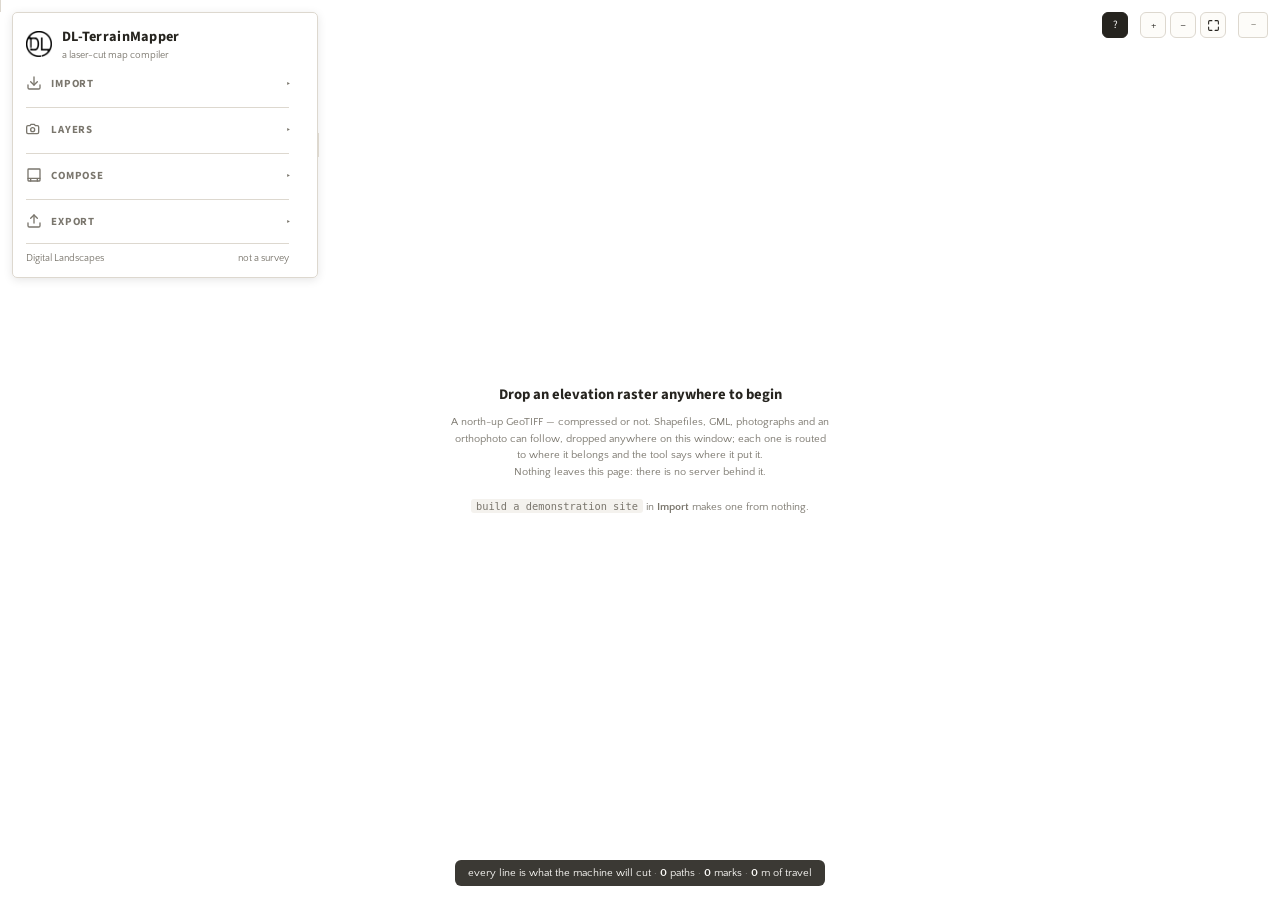
==== commit 5cd9b146: "Remove the runtime fold builder, centre the Fit icon, quieten the prose foldSubsections() walked eac" ====
--- a/project/index.html
+++ b/project/index.html
@@ -297,6 +297,16 @@
 #zoomer { display: flex; gap: 4px; }
 #zoomer button, #explainToggle {
   width: 26px; height: 26px; padding: 0; line-height: 1; font-size: .78rem;
+  /* ⚠️ CENTRED BY THE BOX, NOT BY THE GLYPH. A button that centres its text
+     centres the LINE BOX; where the ink sits inside that box is the font's
+     business, which is how ⤢ ended up high and right. Grid centring puts the
+     icon's own box in the middle and leaves nothing to the face. */
+  display: grid; place-items: center;
+}
+#zoomer button svg {
+  width: 13px; height: 13px; display: block;
+  fill: none; stroke: currentColor; stroke-width: 2;
+  stroke-linecap: round; stroke-linejoin: round;
 }
 #explainToggle { font-family: var(--font-head); }
 /* The pressed state has to be visible, or the control is a coin toss. */
@@ -714,7 +724,14 @@
     <div id="zoomer">
       <button id="zIn" title="Closer">+</button>
       <button id="zOut" title="Further">−</button>
-      <button id="zFit" title="Fit the sheet">⤢</button>
+      <!-- ⚠️ AN ICON, NOT A GLYPH. This was ⤢ (U+2922), which sits high and
+           right inside its em box in most faces, so the button looked
+           off-centre no matter what padding it was given — and would look
+           off by a different amount in the next font. Drawn in the same
+           24×24 convention as the panel and layer icons, it is centred by
+           construction. -->
+      <button id="zFit" title="Fit the sheet">
+        <svg viewBox="0 0 24 24" aria-hidden="true"><path d="M9 3H5a2 2 0 0 0-2 2v4"/><path d="M15 3h4a2 2 0 0 1 2 2v4"/><path d="M21 15v4a2 2 0 0 1-2 2h-4"/><path d="M3 15v4a2 2 0 0 0 2 2h4"/></svg></button>
     </div>
     <button id="menu-min" title="Fold the menu away">−</button>
     <button id="menu-chip" title="Bring the menu back" hidden>☰</button>
